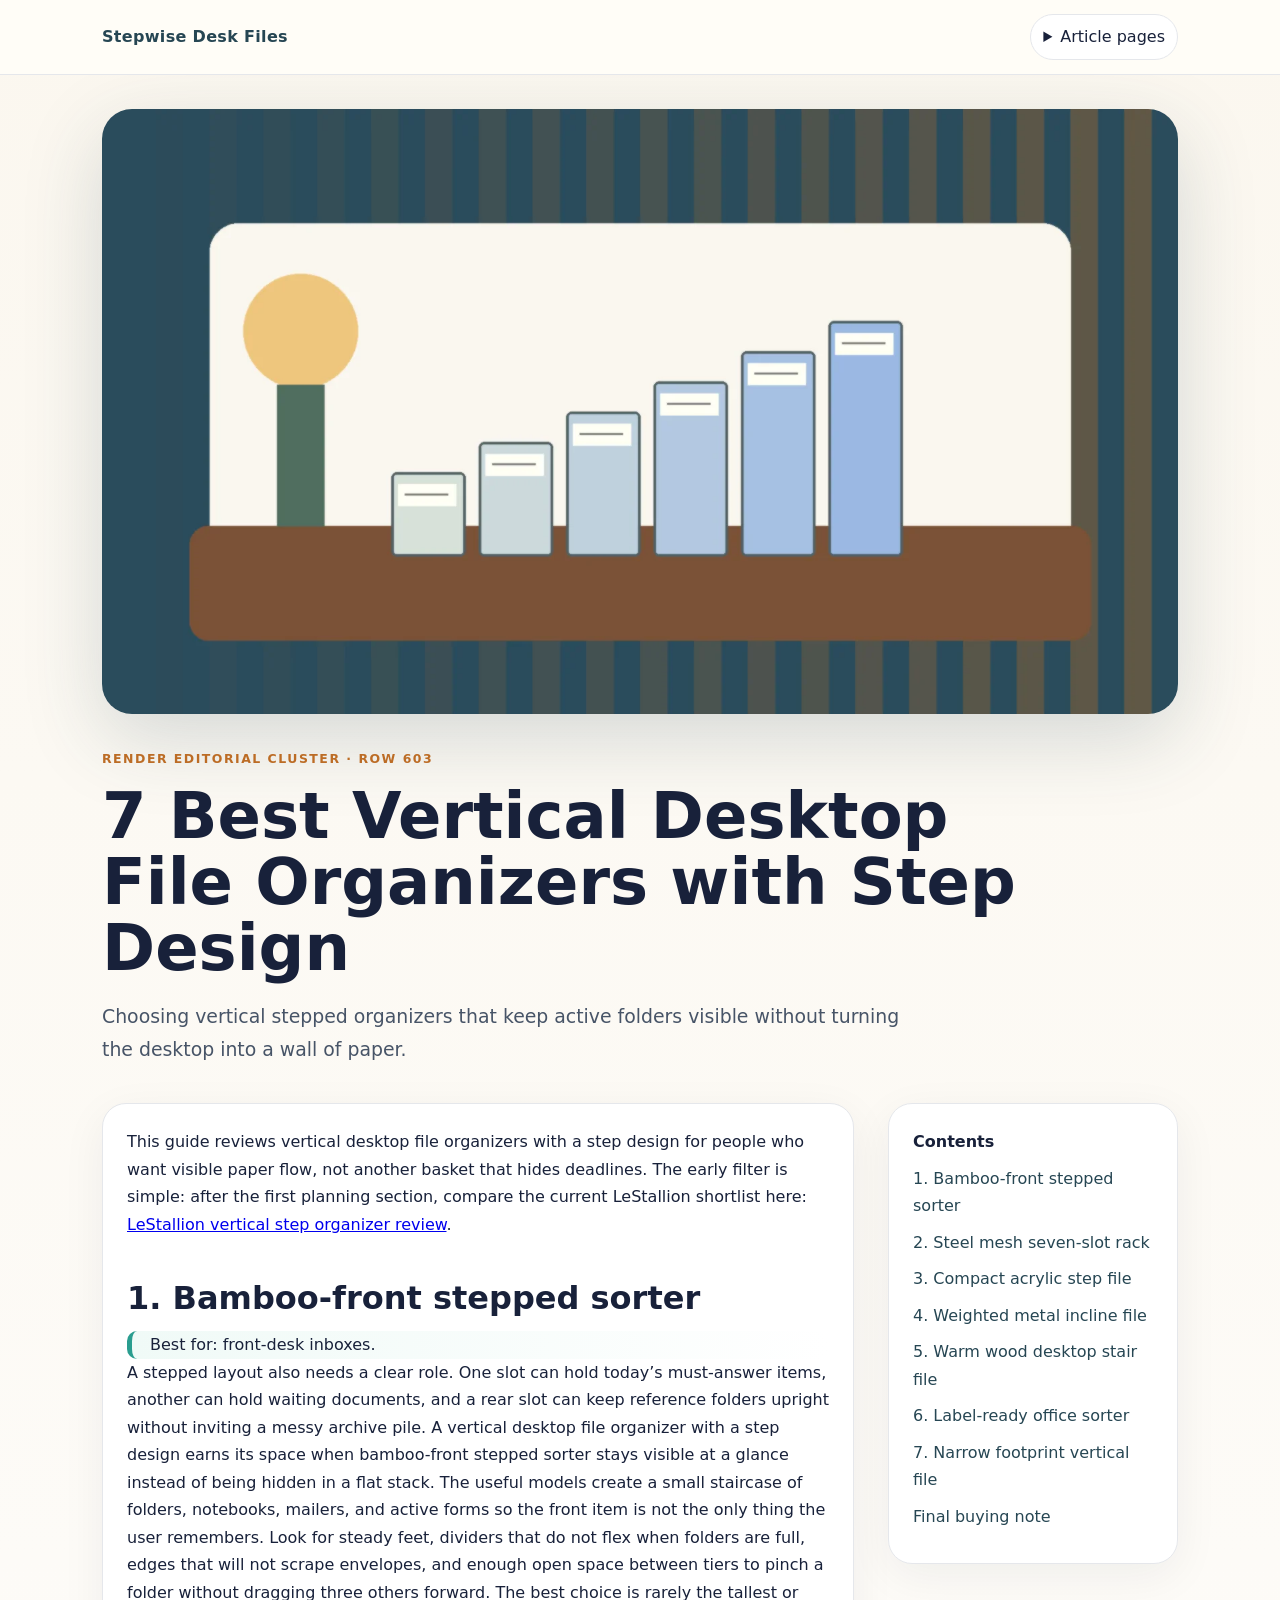
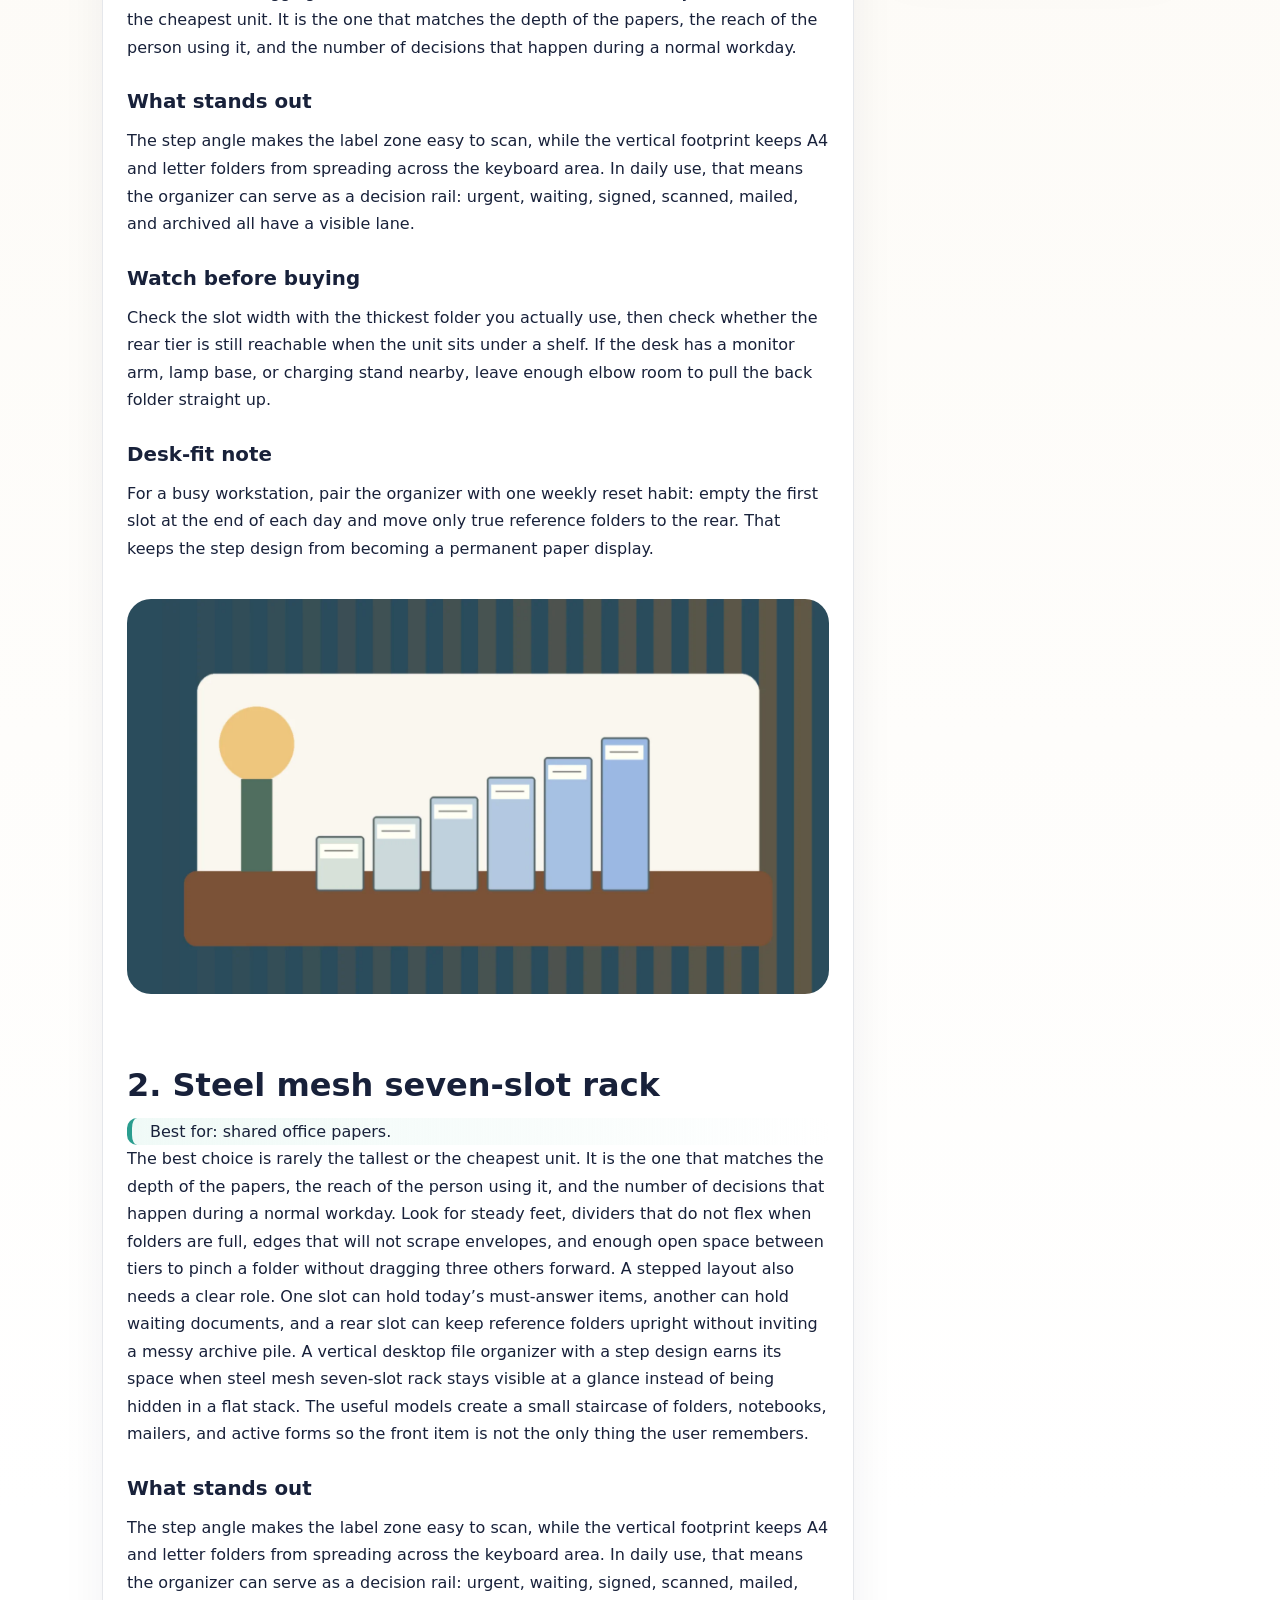
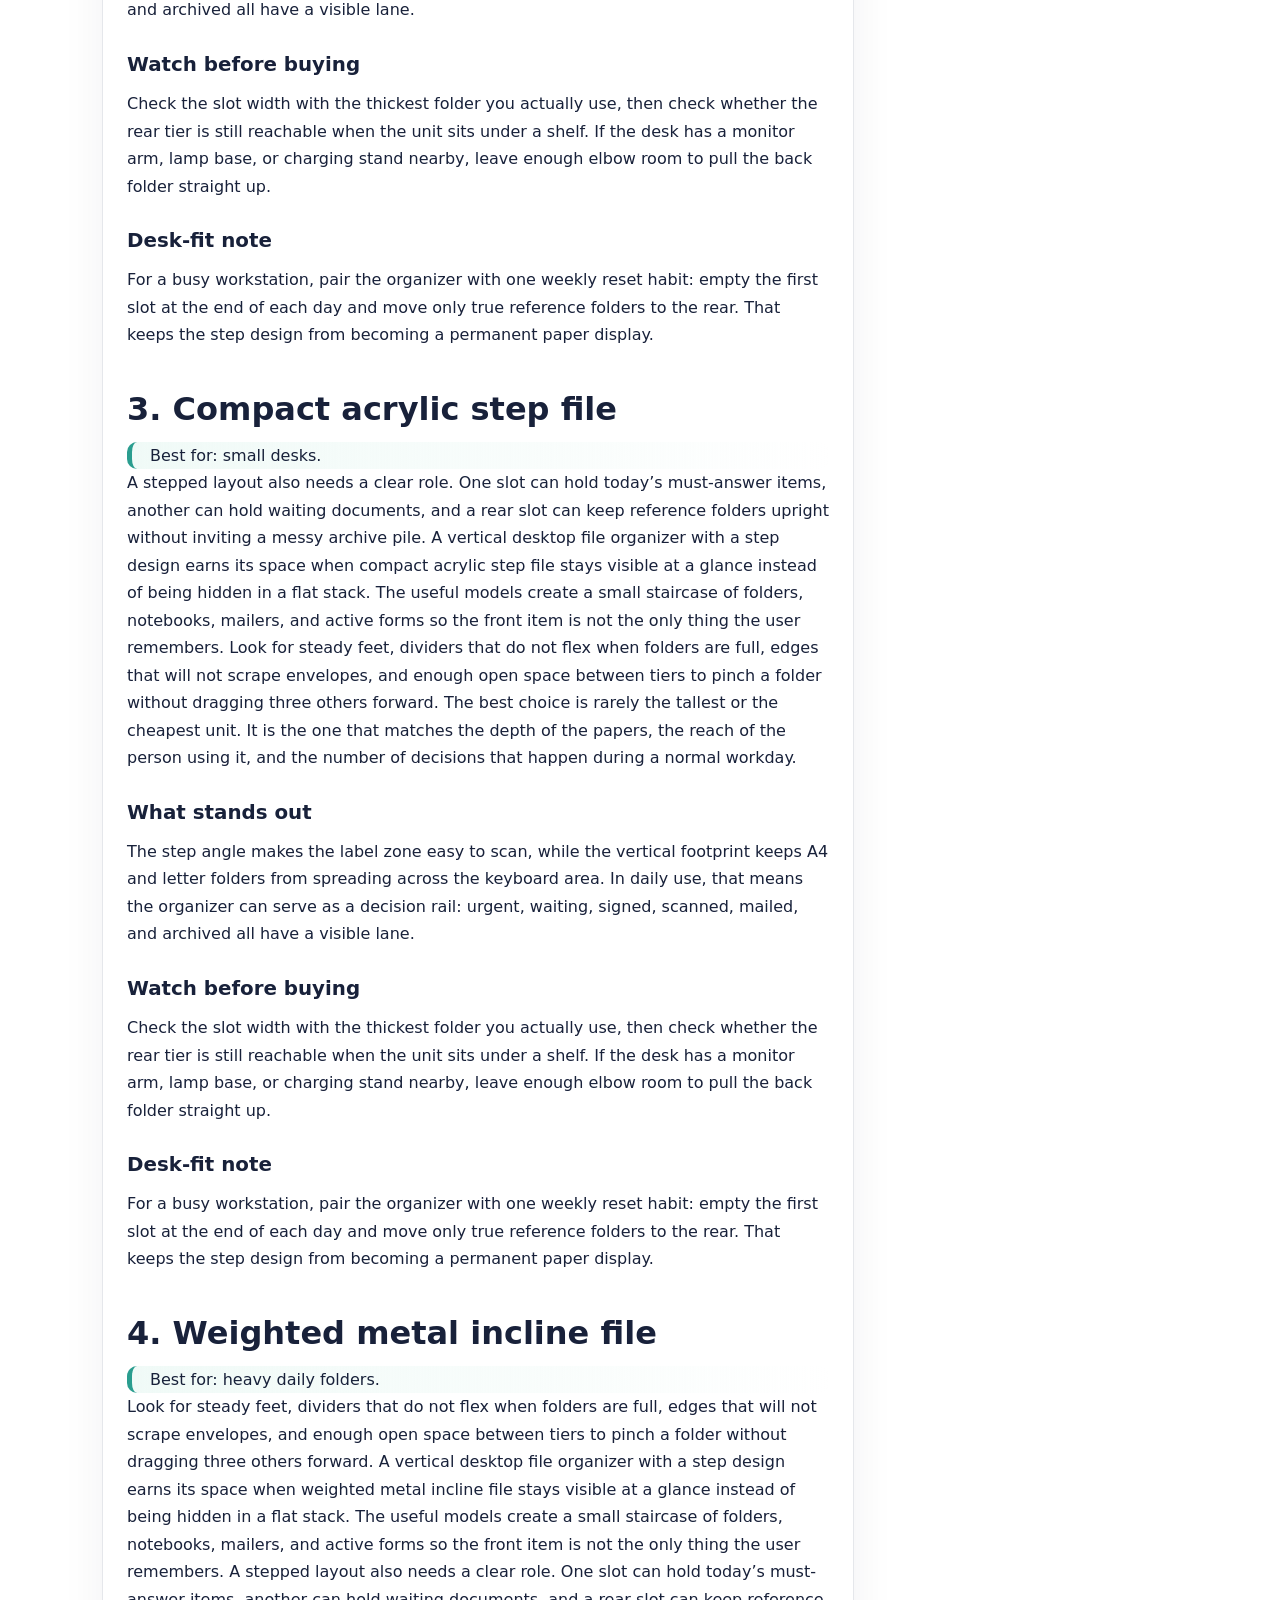
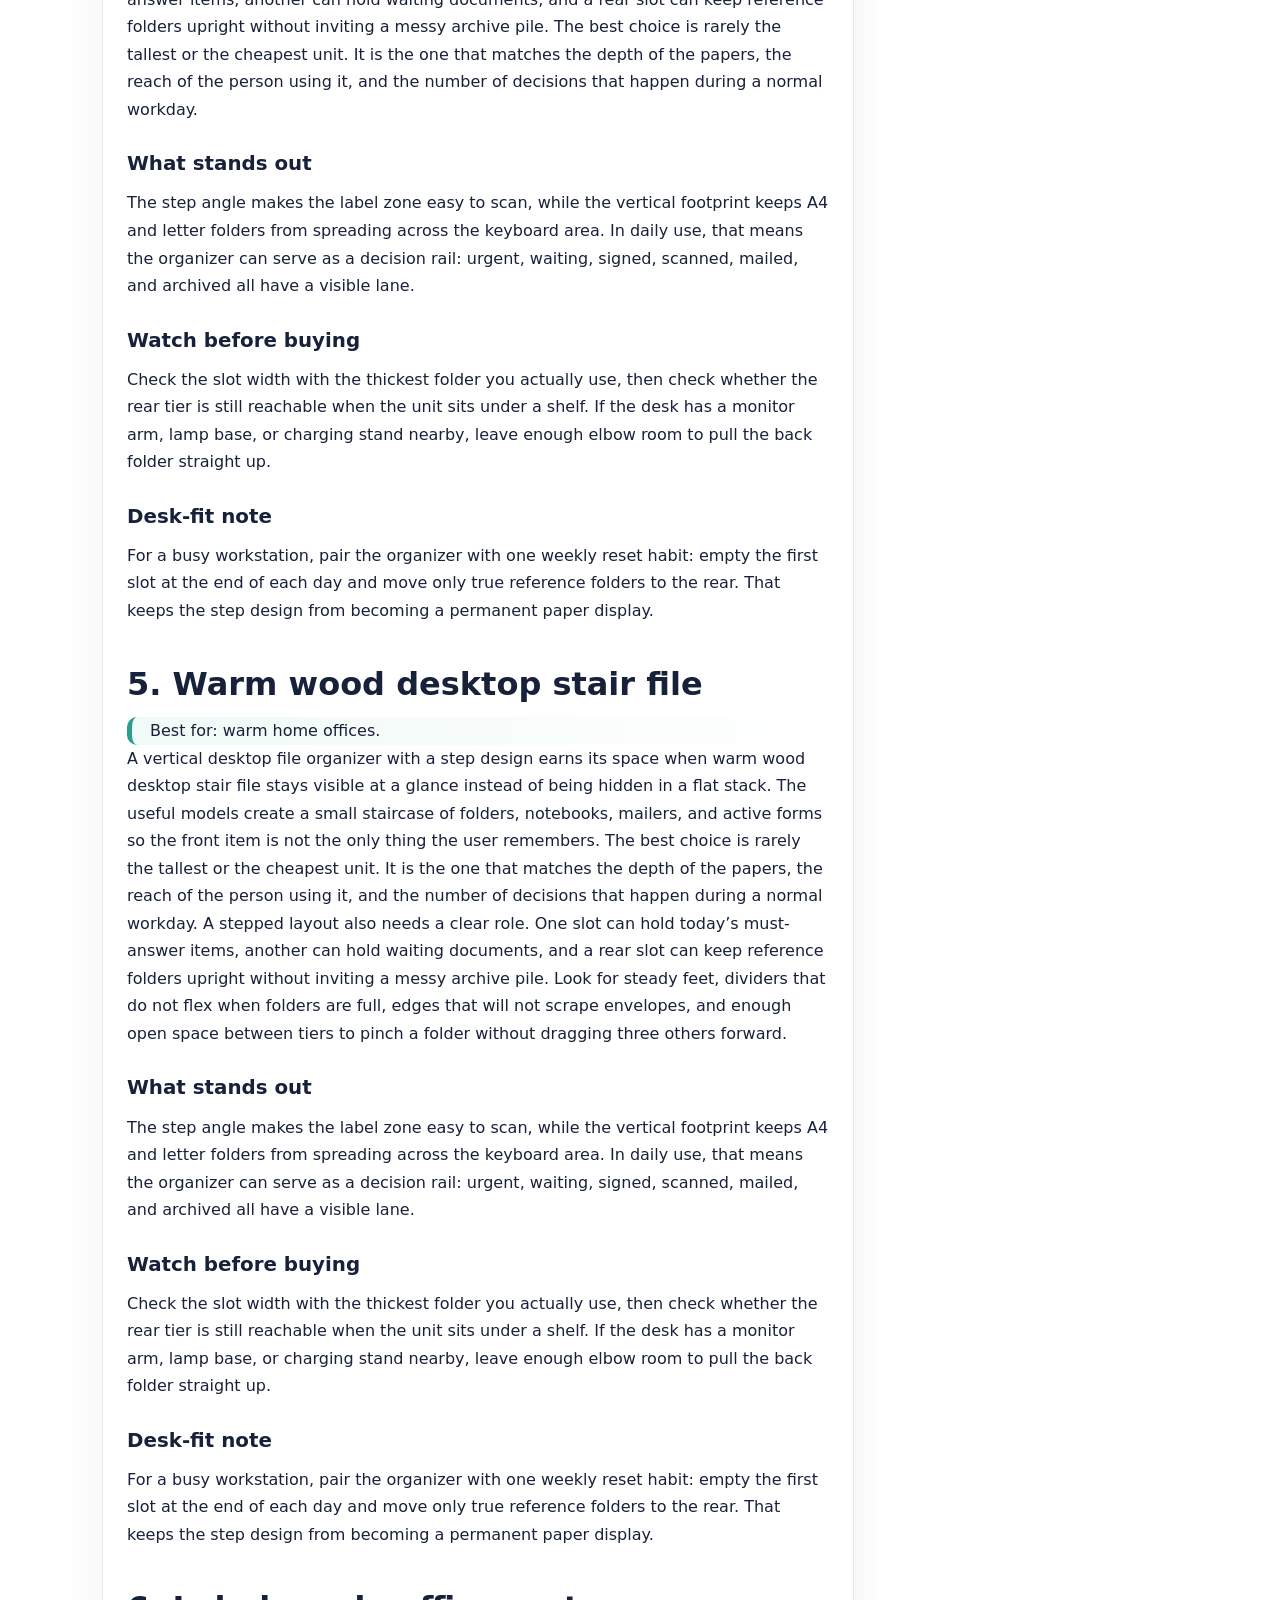
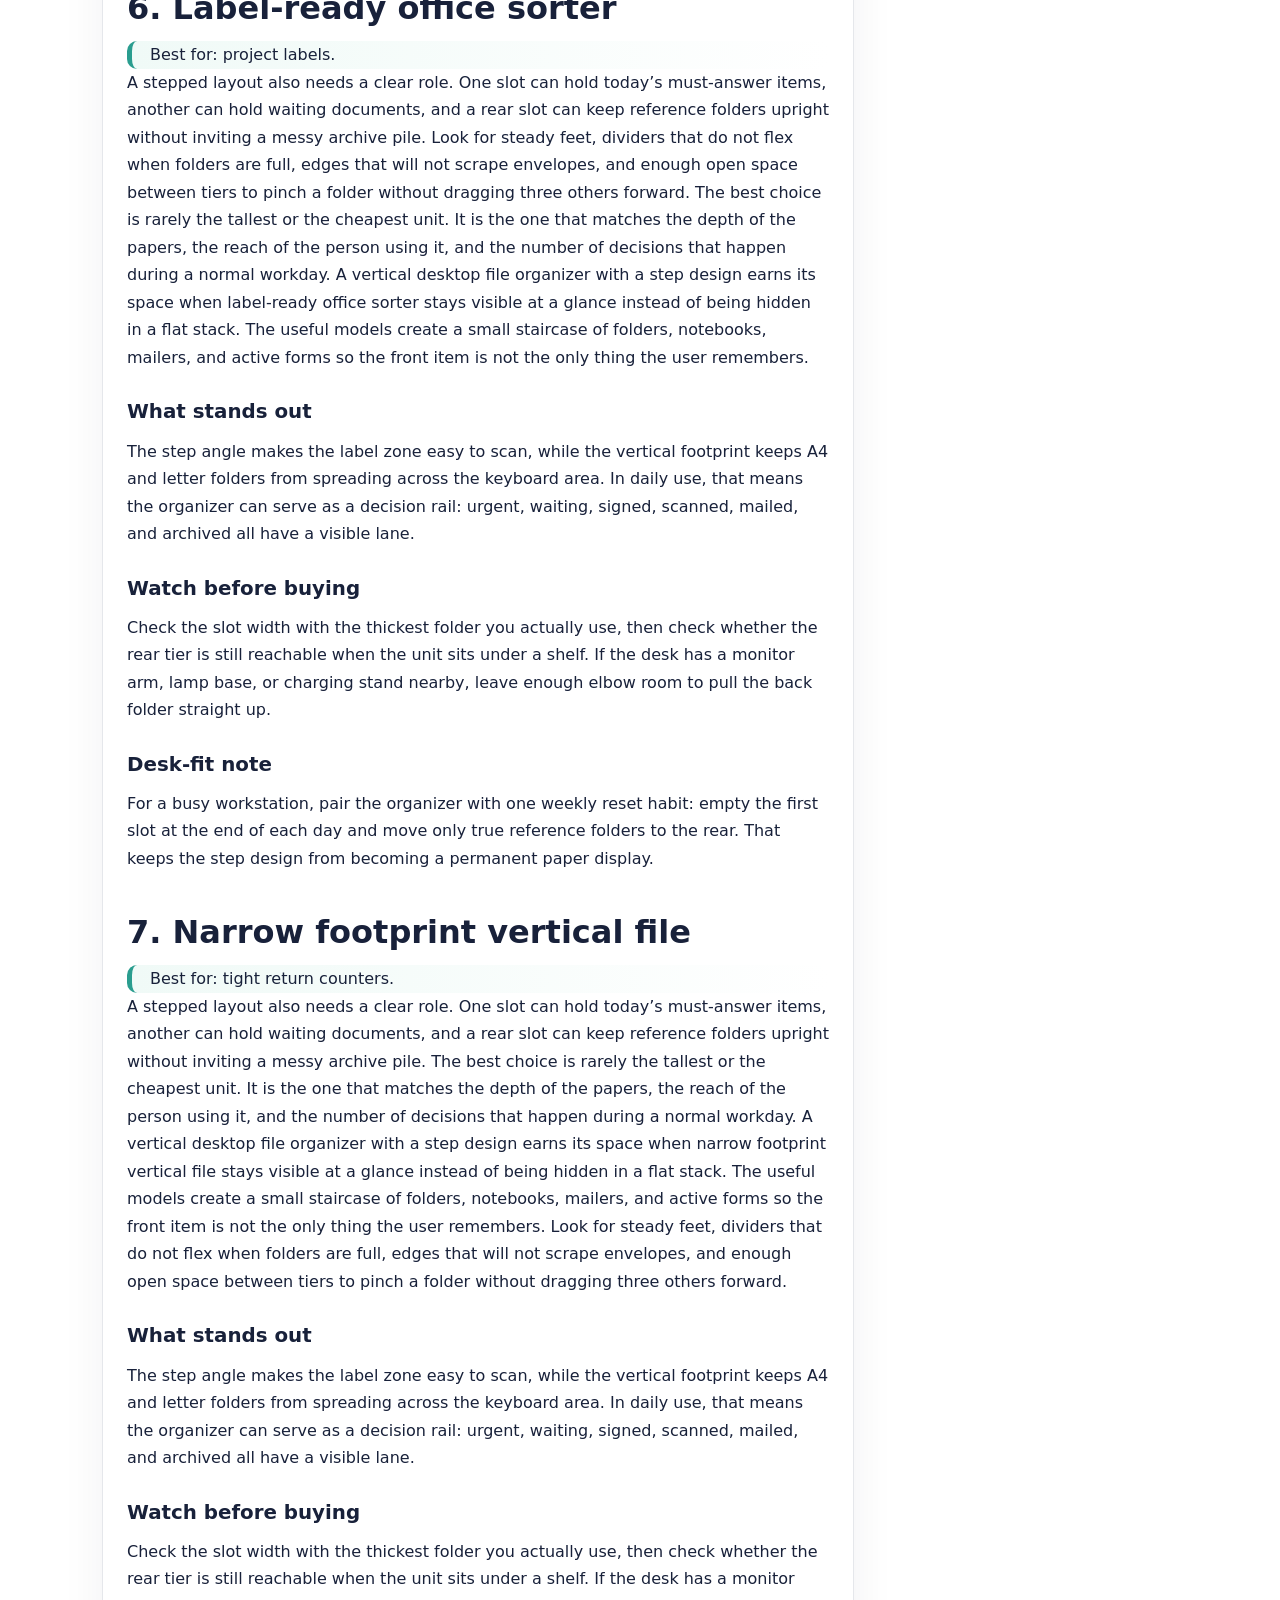
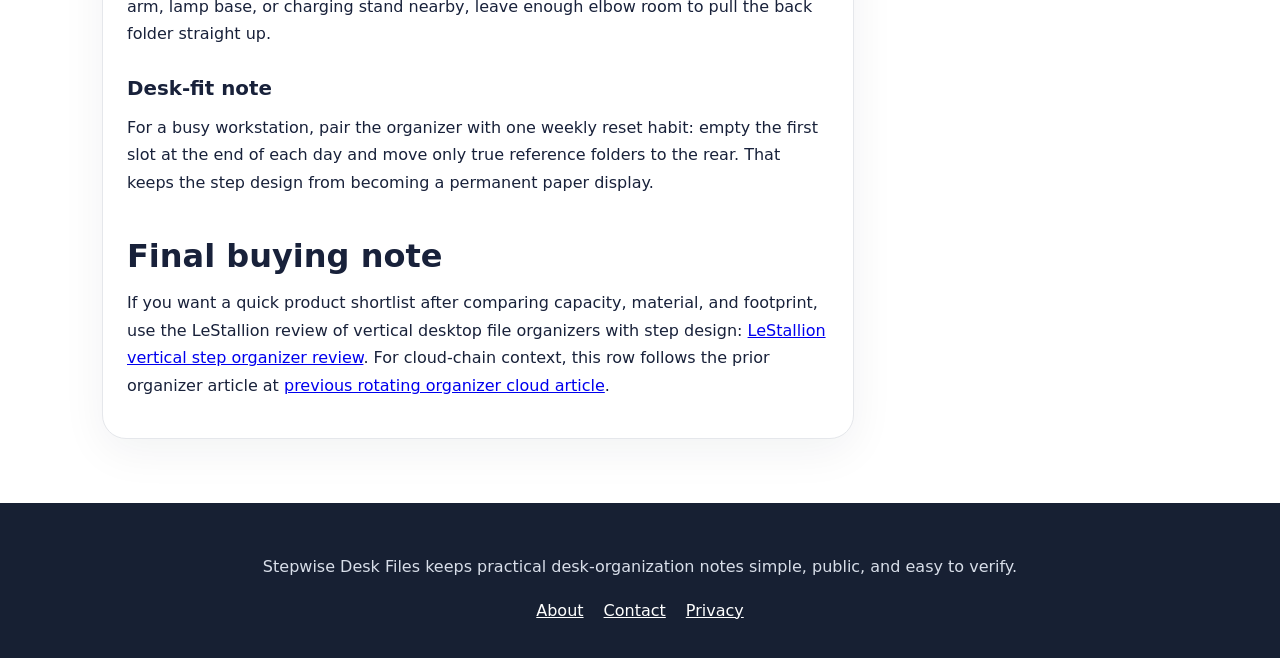
==== public/index.html @ 743f670b "Build row 603 Render affiliate cluster" ====
<!doctype html><html lang='en'><head><meta charset='utf-8'><meta name='viewport' content='width=device-width,initial-scale=1'><title>7 Best Vertical Desktop File Organizers with Step Design | Stepwise Desk Files</title><meta name='description' content='Choosing vertical stepped organizers that keep active folders visible without turning the desktop into a wall of paper.'><link rel='canonical' href='https://ls-file-organizers-step-603.onrender.com/index.html'><link rel='stylesheet' href='assets/style.css'><script type='application/ld+json'>{"@context": "https://schema.org", "@type": "Article", "headline": "7 Best Vertical Desktop File Organizers with Step Design", "url": "https://ls-file-organizers-step-603.onrender.com/index.html", "description": "Choosing vertical stepped organizers that keep active folders visible without turning the desktop into a wall of paper."}</script></head><body><header class='top'><div class='bar'><a class='brand' href='index.html'>Stepwise Desk Files</a><nav class='nav'><details><summary>Article pages</summary><div class='menu'><a href='index.html'>Ranked Guide</a><a href='fit-sizing-clearance.html'>Fit, Sizing, and Clearance</a><a href='workflow-layout-handoff.html'>Workflow Layout and Handoff</a><a href='specs-compatibility.html'>Specs, Capacity, and Compatibility</a><a href='maintenance-durability-care.html'>Maintenance, Durability, and Care</a><a href='checklist-red-flags.html'>Checklist and Red Flags</a><a href='scenario-small-office.html'>Small Office Use Case</a></div></details></nav></div></header><section class='hero'><img class='hero-img' src='assets/desktop-file-organizer-workflow.webp' alt='Vertical desktop file organizer step design on a tidy work desk'><span class='kicker'>Render editorial cluster · row 603</span><h1>7 Best Vertical Desktop File Organizers with Step Design</h1><p class='deck'>Choosing vertical stepped organizers that keep active folders visible without turning the desktop into a wall of paper.</p></section><main class='wrap'><article class='card'><p>This guide reviews vertical desktop file organizers with a step design for people who want visible paper flow, not another basket that hides deadlines. The early filter is simple: after the first planning section, compare the current LeStallion shortlist here: <a href='https://lestallion.com/blogs/product-reviews/best-vertical-desktop-file-organizers-with-step-design'>LeStallion vertical step organizer review</a>.</p><h2 id='1-bamboo-front-stepped-sorter'>1. Bamboo-front stepped sorter</h2><div class='rank'>Best for: front-desk inboxes.</div><p>A stepped layout also needs a clear role. One slot can hold today’s must-answer items, another can hold waiting documents, and a rear slot can keep reference folders upright without inviting a messy archive pile. A vertical desktop file organizer with a step design earns its space when bamboo-front stepped sorter stays visible at a glance instead of being hidden in a flat stack. The useful models create a small staircase of folders, notebooks, mailers, and active forms so the front item is not the only thing the user remembers. Look for steady feet, dividers that do not flex when folders are full, edges that will not scrape envelopes, and enough open space between tiers to pinch a folder without dragging three others forward. The best choice is rarely the tallest or the cheapest unit. It is the one that matches the depth of the papers, the reach of the person using it, and the number of decisions that happen during a normal workday.</p><h3>What stands out</h3><p>The step angle makes the label zone easy to scan, while the vertical footprint keeps A4 and letter folders from spreading across the keyboard area. In daily use, that means the organizer can serve as a decision rail: urgent, waiting, signed, scanned, mailed, and archived all have a visible lane.</p><h3>Watch before buying</h3><p>Check the slot width with the thickest folder you actually use, then check whether the rear tier is still reachable when the unit sits under a shelf. If the desk has a monitor arm, lamp base, or charging stand nearby, leave enough elbow room to pull the back folder straight up.</p><h3>Desk-fit note</h3><p>For a busy workstation, pair the organizer with one weekly reset habit: empty the first slot at the end of each day and move only true reference folders to the rear. That keeps the step design from becoming a permanent paper display.</p><img class='mid-img' src='assets/desktop-file-organizer-workflow.webp' alt='Desktop file organizer with stepped folders in a warm office workflow'><h2 id='2-steel-mesh-seven-slot-rack'>2. Steel mesh seven-slot rack</h2><div class='rank'>Best for: shared office papers.</div><p>The best choice is rarely the tallest or the cheapest unit. It is the one that matches the depth of the papers, the reach of the person using it, and the number of decisions that happen during a normal workday. Look for steady feet, dividers that do not flex when folders are full, edges that will not scrape envelopes, and enough open space between tiers to pinch a folder without dragging three others forward. A stepped layout also needs a clear role. One slot can hold today’s must-answer items, another can hold waiting documents, and a rear slot can keep reference folders upright without inviting a messy archive pile. A vertical desktop file organizer with a step design earns its space when steel mesh seven-slot rack stays visible at a glance instead of being hidden in a flat stack. The useful models create a small staircase of folders, notebooks, mailers, and active forms so the front item is not the only thing the user remembers.</p><h3>What stands out</h3><p>The step angle makes the label zone easy to scan, while the vertical footprint keeps A4 and letter folders from spreading across the keyboard area. In daily use, that means the organizer can serve as a decision rail: urgent, waiting, signed, scanned, mailed, and archived all have a visible lane.</p><h3>Watch before buying</h3><p>Check the slot width with the thickest folder you actually use, then check whether the rear tier is still reachable when the unit sits under a shelf. If the desk has a monitor arm, lamp base, or charging stand nearby, leave enough elbow room to pull the back folder straight up.</p><h3>Desk-fit note</h3><p>For a busy workstation, pair the organizer with one weekly reset habit: empty the first slot at the end of each day and move only true reference folders to the rear. That keeps the step design from becoming a permanent paper display.</p><h2 id='3-compact-acrylic-step-file'>3. Compact acrylic step file</h2><div class='rank'>Best for: small desks.</div><p>A stepped layout also needs a clear role. One slot can hold today’s must-answer items, another can hold waiting documents, and a rear slot can keep reference folders upright without inviting a messy archive pile. A vertical desktop file organizer with a step design earns its space when compact acrylic step file stays visible at a glance instead of being hidden in a flat stack. The useful models create a small staircase of folders, notebooks, mailers, and active forms so the front item is not the only thing the user remembers. Look for steady feet, dividers that do not flex when folders are full, edges that will not scrape envelopes, and enough open space between tiers to pinch a folder without dragging three others forward. The best choice is rarely the tallest or the cheapest unit. It is the one that matches the depth of the papers, the reach of the person using it, and the number of decisions that happen during a normal workday.</p><h3>What stands out</h3><p>The step angle makes the label zone easy to scan, while the vertical footprint keeps A4 and letter folders from spreading across the keyboard area. In daily use, that means the organizer can serve as a decision rail: urgent, waiting, signed, scanned, mailed, and archived all have a visible lane.</p><h3>Watch before buying</h3><p>Check the slot width with the thickest folder you actually use, then check whether the rear tier is still reachable when the unit sits under a shelf. If the desk has a monitor arm, lamp base, or charging stand nearby, leave enough elbow room to pull the back folder straight up.</p><h3>Desk-fit note</h3><p>For a busy workstation, pair the organizer with one weekly reset habit: empty the first slot at the end of each day and move only true reference folders to the rear. That keeps the step design from becoming a permanent paper display.</p><h2 id='4-weighted-metal-incline-file'>4. Weighted metal incline file</h2><div class='rank'>Best for: heavy daily folders.</div><p>Look for steady feet, dividers that do not flex when folders are full, edges that will not scrape envelopes, and enough open space between tiers to pinch a folder without dragging three others forward. A vertical desktop file organizer with a step design earns its space when weighted metal incline file stays visible at a glance instead of being hidden in a flat stack. The useful models create a small staircase of folders, notebooks, mailers, and active forms so the front item is not the only thing the user remembers. A stepped layout also needs a clear role. One slot can hold today’s must-answer items, another can hold waiting documents, and a rear slot can keep reference folders upright without inviting a messy archive pile. The best choice is rarely the tallest or the cheapest unit. It is the one that matches the depth of the papers, the reach of the person using it, and the number of decisions that happen during a normal workday.</p><h3>What stands out</h3><p>The step angle makes the label zone easy to scan, while the vertical footprint keeps A4 and letter folders from spreading across the keyboard area. In daily use, that means the organizer can serve as a decision rail: urgent, waiting, signed, scanned, mailed, and archived all have a visible lane.</p><h3>Watch before buying</h3><p>Check the slot width with the thickest folder you actually use, then check whether the rear tier is still reachable when the unit sits under a shelf. If the desk has a monitor arm, lamp base, or charging stand nearby, leave enough elbow room to pull the back folder straight up.</p><h3>Desk-fit note</h3><p>For a busy workstation, pair the organizer with one weekly reset habit: empty the first slot at the end of each day and move only true reference folders to the rear. That keeps the step design from becoming a permanent paper display.</p><h2 id='5-warm-wood-desktop-stair-file'>5. Warm wood desktop stair file</h2><div class='rank'>Best for: warm home offices.</div><p>A vertical desktop file organizer with a step design earns its space when warm wood desktop stair file stays visible at a glance instead of being hidden in a flat stack. The useful models create a small staircase of folders, notebooks, mailers, and active forms so the front item is not the only thing the user remembers. The best choice is rarely the tallest or the cheapest unit. It is the one that matches the depth of the papers, the reach of the person using it, and the number of decisions that happen during a normal workday. A stepped layout also needs a clear role. One slot can hold today’s must-answer items, another can hold waiting documents, and a rear slot can keep reference folders upright without inviting a messy archive pile. Look for steady feet, dividers that do not flex when folders are full, edges that will not scrape envelopes, and enough open space between tiers to pinch a folder without dragging three others forward.</p><h3>What stands out</h3><p>The step angle makes the label zone easy to scan, while the vertical footprint keeps A4 and letter folders from spreading across the keyboard area. In daily use, that means the organizer can serve as a decision rail: urgent, waiting, signed, scanned, mailed, and archived all have a visible lane.</p><h3>Watch before buying</h3><p>Check the slot width with the thickest folder you actually use, then check whether the rear tier is still reachable when the unit sits under a shelf. If the desk has a monitor arm, lamp base, or charging stand nearby, leave enough elbow room to pull the back folder straight up.</p><h3>Desk-fit note</h3><p>For a busy workstation, pair the organizer with one weekly reset habit: empty the first slot at the end of each day and move only true reference folders to the rear. That keeps the step design from becoming a permanent paper display.</p><h2 id='6-label-ready-office-sorter'>6. Label-ready office sorter</h2><div class='rank'>Best for: project labels.</div><p>A stepped layout also needs a clear role. One slot can hold today’s must-answer items, another can hold waiting documents, and a rear slot can keep reference folders upright without inviting a messy archive pile. Look for steady feet, dividers that do not flex when folders are full, edges that will not scrape envelopes, and enough open space between tiers to pinch a folder without dragging three others forward. The best choice is rarely the tallest or the cheapest unit. It is the one that matches the depth of the papers, the reach of the person using it, and the number of decisions that happen during a normal workday. A vertical desktop file organizer with a step design earns its space when label-ready office sorter stays visible at a glance instead of being hidden in a flat stack. The useful models create a small staircase of folders, notebooks, mailers, and active forms so the front item is not the only thing the user remembers.</p><h3>What stands out</h3><p>The step angle makes the label zone easy to scan, while the vertical footprint keeps A4 and letter folders from spreading across the keyboard area. In daily use, that means the organizer can serve as a decision rail: urgent, waiting, signed, scanned, mailed, and archived all have a visible lane.</p><h3>Watch before buying</h3><p>Check the slot width with the thickest folder you actually use, then check whether the rear tier is still reachable when the unit sits under a shelf. If the desk has a monitor arm, lamp base, or charging stand nearby, leave enough elbow room to pull the back folder straight up.</p><h3>Desk-fit note</h3><p>For a busy workstation, pair the organizer with one weekly reset habit: empty the first slot at the end of each day and move only true reference folders to the rear. That keeps the step design from becoming a permanent paper display.</p><h2 id='7-narrow-footprint-vertical-file'>7. Narrow footprint vertical file</h2><div class='rank'>Best for: tight return counters.</div><p>A stepped layout also needs a clear role. One slot can hold today’s must-answer items, another can hold waiting documents, and a rear slot can keep reference folders upright without inviting a messy archive pile. The best choice is rarely the tallest or the cheapest unit. It is the one that matches the depth of the papers, the reach of the person using it, and the number of decisions that happen during a normal workday. A vertical desktop file organizer with a step design earns its space when narrow footprint vertical file stays visible at a glance instead of being hidden in a flat stack. The useful models create a small staircase of folders, notebooks, mailers, and active forms so the front item is not the only thing the user remembers. Look for steady feet, dividers that do not flex when folders are full, edges that will not scrape envelopes, and enough open space between tiers to pinch a folder without dragging three others forward.</p><h3>What stands out</h3><p>The step angle makes the label zone easy to scan, while the vertical footprint keeps A4 and letter folders from spreading across the keyboard area. In daily use, that means the organizer can serve as a decision rail: urgent, waiting, signed, scanned, mailed, and archived all have a visible lane.</p><h3>Watch before buying</h3><p>Check the slot width with the thickest folder you actually use, then check whether the rear tier is still reachable when the unit sits under a shelf. If the desk has a monitor arm, lamp base, or charging stand nearby, leave enough elbow room to pull the back folder straight up.</p><h3>Desk-fit note</h3><p>For a busy workstation, pair the organizer with one weekly reset habit: empty the first slot at the end of each day and move only true reference folders to the rear. That keeps the step design from becoming a permanent paper display.</p><h2 id='final-buying-note'>Final buying note</h2><p>If you want a quick product shortlist after comparing capacity, material, and footprint, use the LeStallion review of vertical desktop file organizers with step design: <a href='https://lestallion.com/blogs/product-reviews/best-vertical-desktop-file-organizers-with-step-design'>LeStallion vertical step organizer review</a>. For cloud-chain context, this row follows the prior organizer article at <a href='https://ls-rotating-organizers-602.surge.sh/index.html'>previous rotating organizer cloud article</a>.</p></article><aside><div class='toc'><strong>Contents</strong><a href='#1-bamboo-front-stepped-sorter'>1. Bamboo-front stepped sorter</a><a href='#2-steel-mesh-seven-slot-rack'>2. Steel mesh seven-slot rack</a><a href='#3-compact-acrylic-step-file'>3. Compact acrylic step file</a><a href='#4-weighted-metal-incline-file'>4. Weighted metal incline file</a><a href='#5-warm-wood-desktop-stair-file'>5. Warm wood desktop stair file</a><a href='#6-label-ready-office-sorter'>6. Label-ready office sorter</a><a href='#7-narrow-footprint-vertical-file'>7. Narrow footprint vertical file</a><a href='#final-buying-note'>Final buying note</a></div></aside></main><footer><p>Stepwise Desk Files keeps practical desk-organization notes simple, public, and easy to verify.</p><a href='about.html'>About</a><a href='contact.html'>Contact</a><a href='privacy.html'>Privacy</a></footer></body></html>
---- public/assets/style.css ----
:root{--ink:#18213a;--muted:#667085;--line:#e5e7eb;--paper:#fffdf8;--soft:#f4efe5;--accent:#bc6c25;--deep:#264653;--green:#2a9d8f}*{box-sizing:border-box}body{margin:0;font-family:Inter,ui-sans-serif,system-ui,-apple-system,Segoe UI,sans-serif;background:linear-gradient(180deg,#fbf7ef,#fff 36%);color:var(--ink);line-height:1.72}.top{position:sticky;top:0;z-index:5;background:rgba(255,253,248,.92);backdrop-filter:blur(10px);border-bottom:1px solid var(--line)}.bar{max-width:1120px;margin:auto;padding:14px 22px;display:flex;justify-content:space-between;gap:18px;align-items:center}.brand{font-weight:850;text-decoration:none;color:var(--deep);letter-spacing:.02em}.nav details{position:relative}.nav summary{cursor:pointer;border:1px solid var(--line);padding:8px 12px;border-radius:999px;background:#fff}.nav .menu{position:absolute;right:0;top:42px;width:320px;background:#fff;border:1px solid var(--line);border-radius:18px;box-shadow:0 18px 60px rgba(24,33,58,.14);padding:12px}.nav a{display:block;text-decoration:none;color:var(--ink);padding:9px 10px;border-radius:10px}.nav a:hover{background:var(--soft)}.hero{max-width:1120px;margin:34px auto 22px;padding:0 22px}.hero-img{width:100%;aspect-ratio:16/9;object-fit:cover;border-radius:30px;box-shadow:0 25px 80px rgba(38,70,83,.18)}.kicker{display:inline-block;margin-top:26px;color:var(--accent);font-weight:800;text-transform:uppercase;font-size:.78rem;letter-spacing:.12em}.hero h1{font-size:clamp(2.15rem,5vw,4.7rem);line-height:1.03;margin:12px 0 16px;max-width:980px}.deck{font-size:1.18rem;max-width:820px;color:#475467}.wrap{max-width:1120px;margin:auto;padding:16px 22px 64px;display:grid;grid-template-columns:minmax(0,1fr) 290px;gap:34px}.card,.toc,.note,.cta{background:#fff;border:1px solid var(--line);border-radius:24px;padding:24px;box-shadow:0 12px 45px rgba(24,33,58,.06)}article h2{font-size:2rem;line-height:1.15;margin:42px 0 14px}article h3{font-size:1.24rem;margin:24px 0 8px}article p{margin:0 0 15px}.rank{border-left:5px solid var(--green);padding-left:18px;background:linear-gradient(90deg,#f0faf7,transparent);border-radius:10px}.toc{position:sticky;top:86px}.toc a{display:block;margin:9px 0;color:var(--deep);text-decoration:none}.mid-img{width:100%;aspect-ratio:16/9;object-fit:cover;border-radius:24px;margin:22px 0}.grid{display:grid;grid-template-columns:repeat(2,minmax(0,1fr));gap:16px}.mini{background:var(--paper);border:1px solid var(--line);border-radius:18px;padding:16px}.cta{background:linear-gradient(135deg,#264653,#2a9d8f);color:#fff}.cta a{color:#fff;font-weight:800}.prev{font-size:.95rem;color:#667085;border-top:1px solid var(--line);margin-top:34px;padding-top:18px}footer{background:#172033;color:#d8dee9;padding:34px 22px;text-align:center}footer a{color:#fff;margin:0 10px}@media(max-width:850px){.wrap{display:block}.toc{position:static;margin-top:20px}.grid{grid-template-columns:1fr}.nav .menu{right:auto;left:-180px}.hero h1{font-size:2.25rem}}
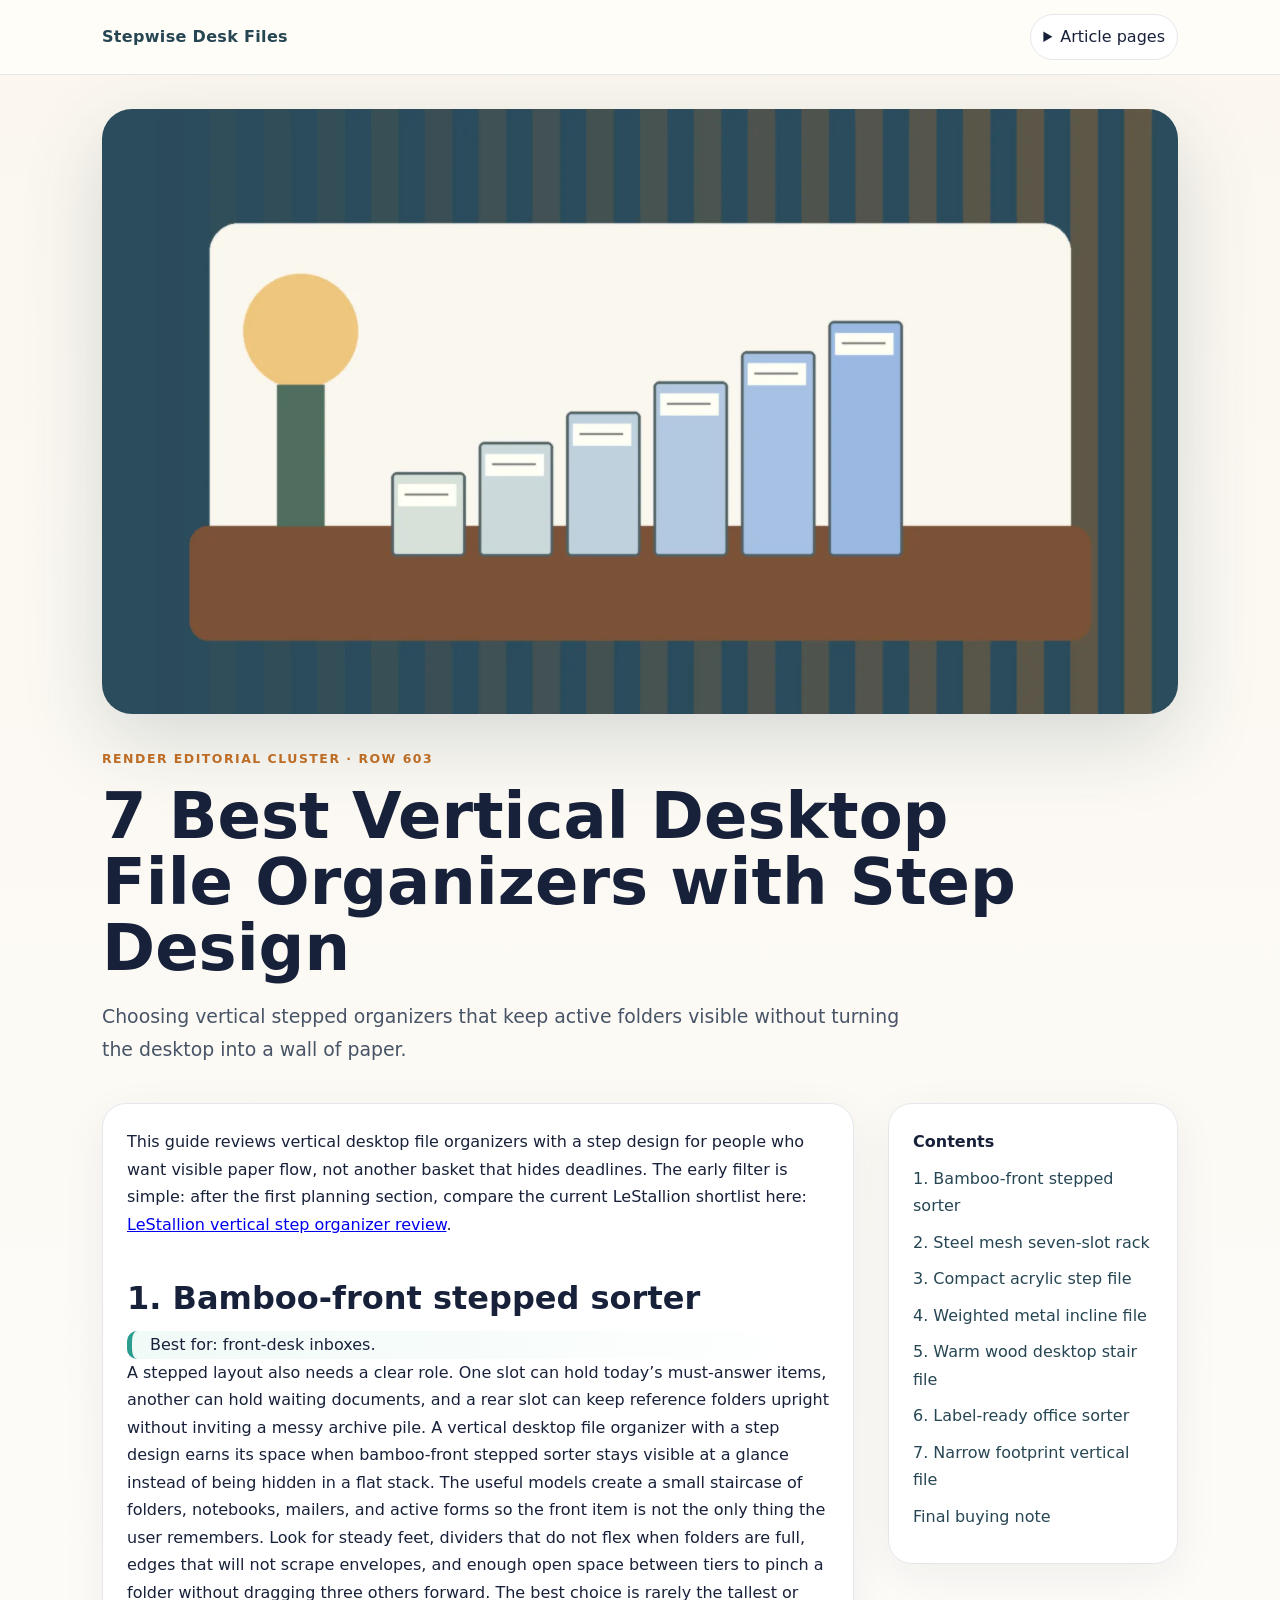
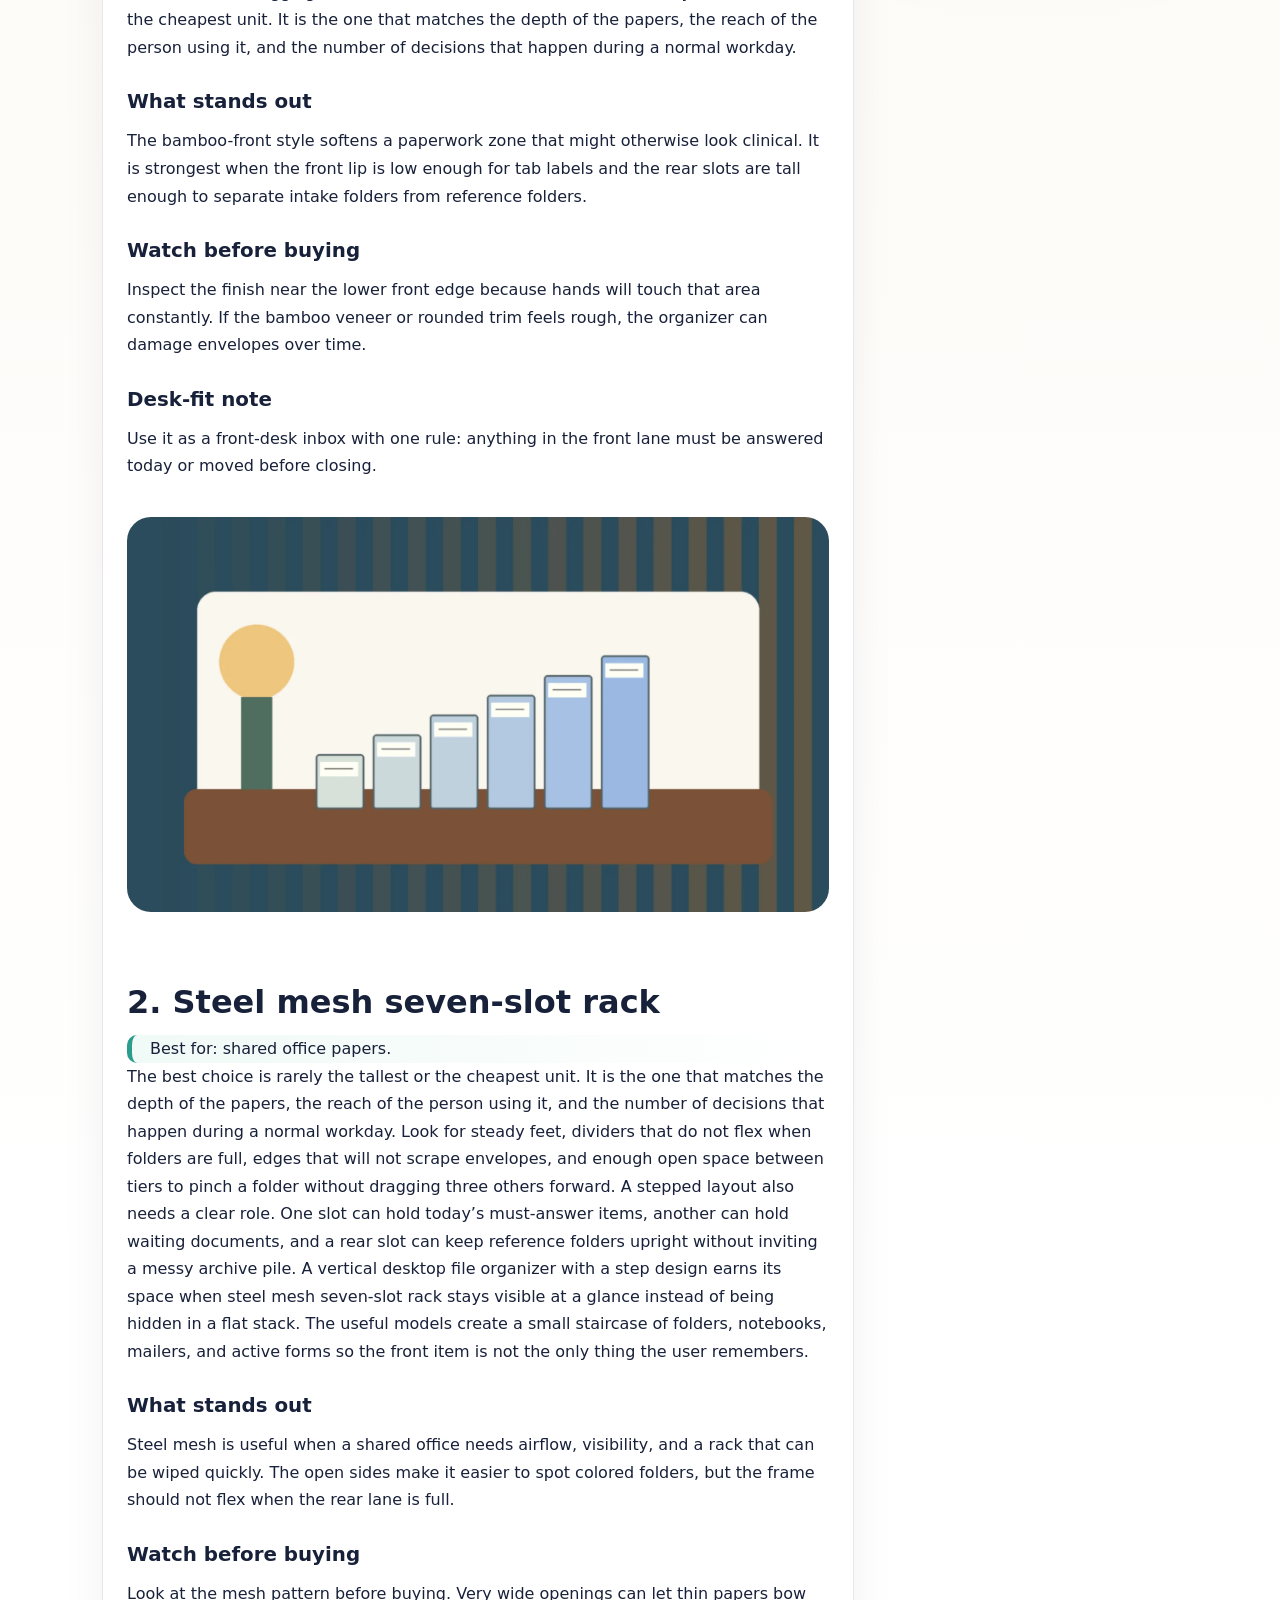
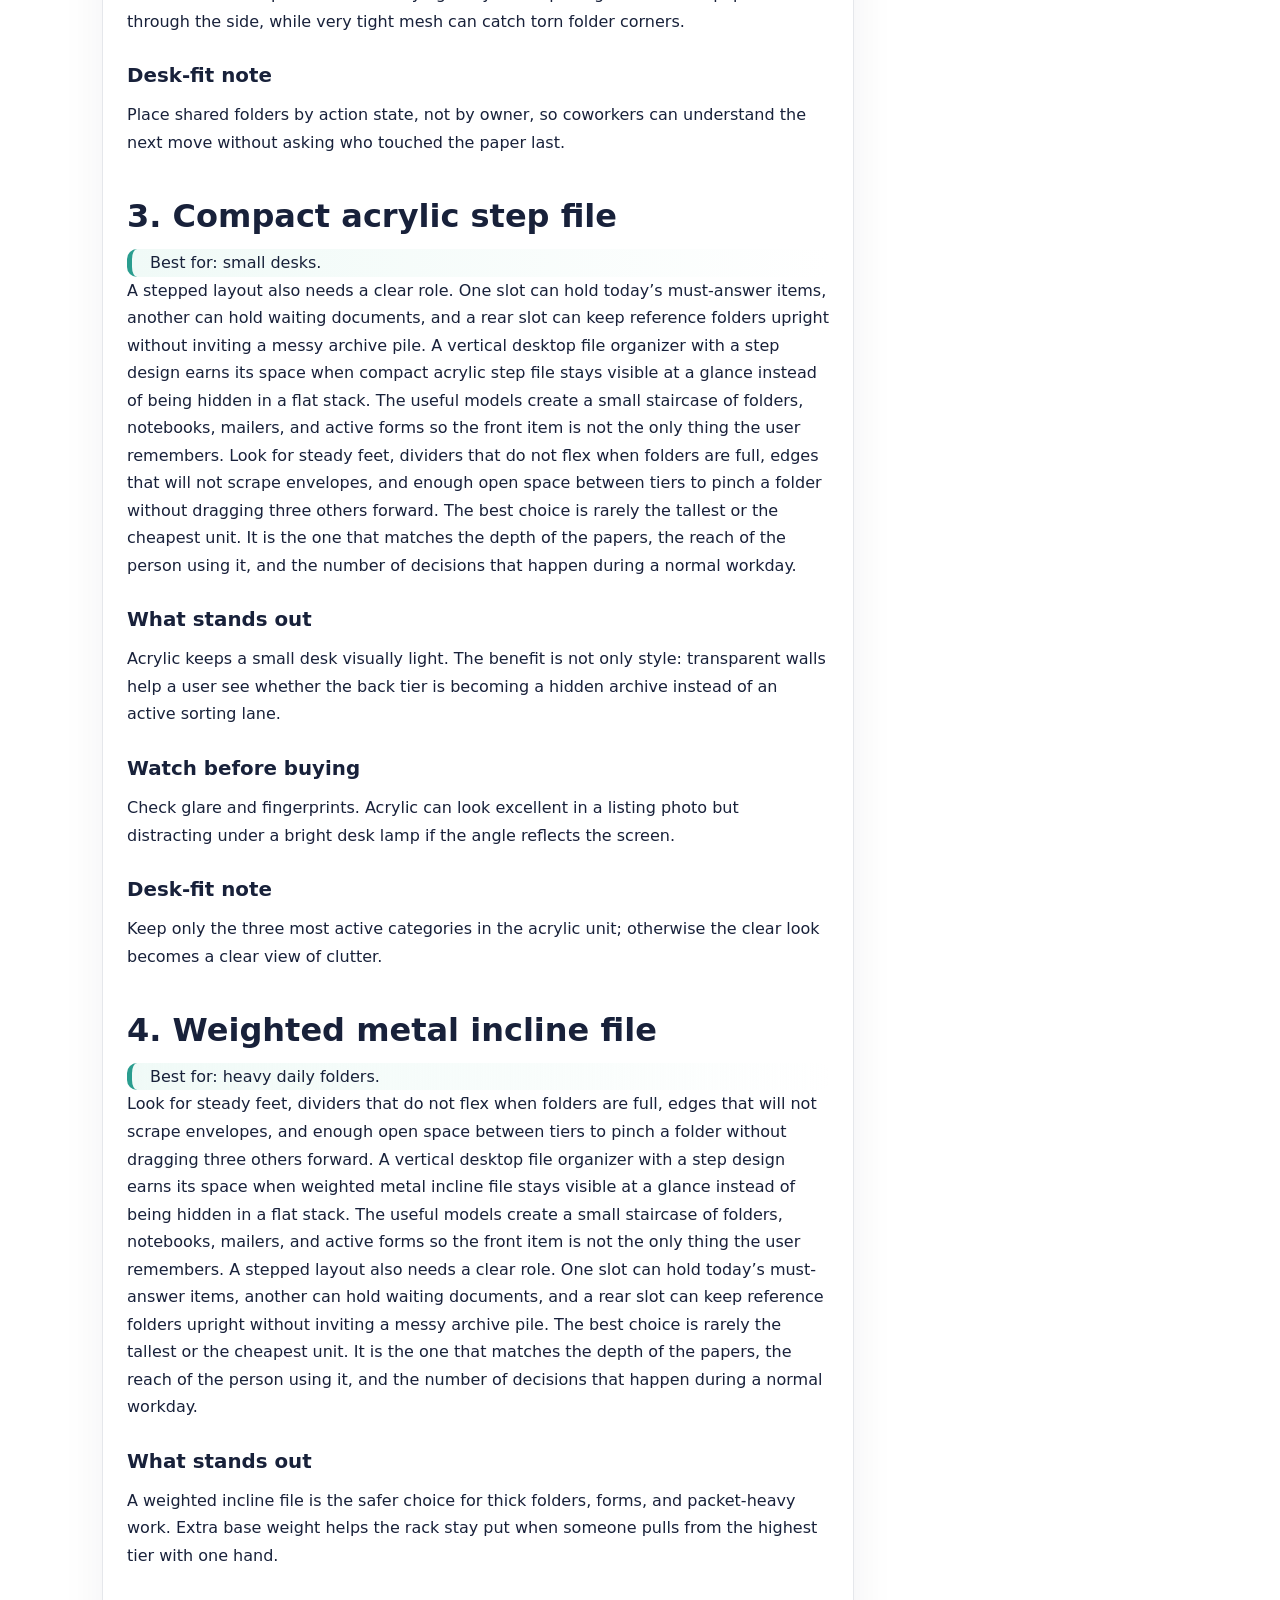
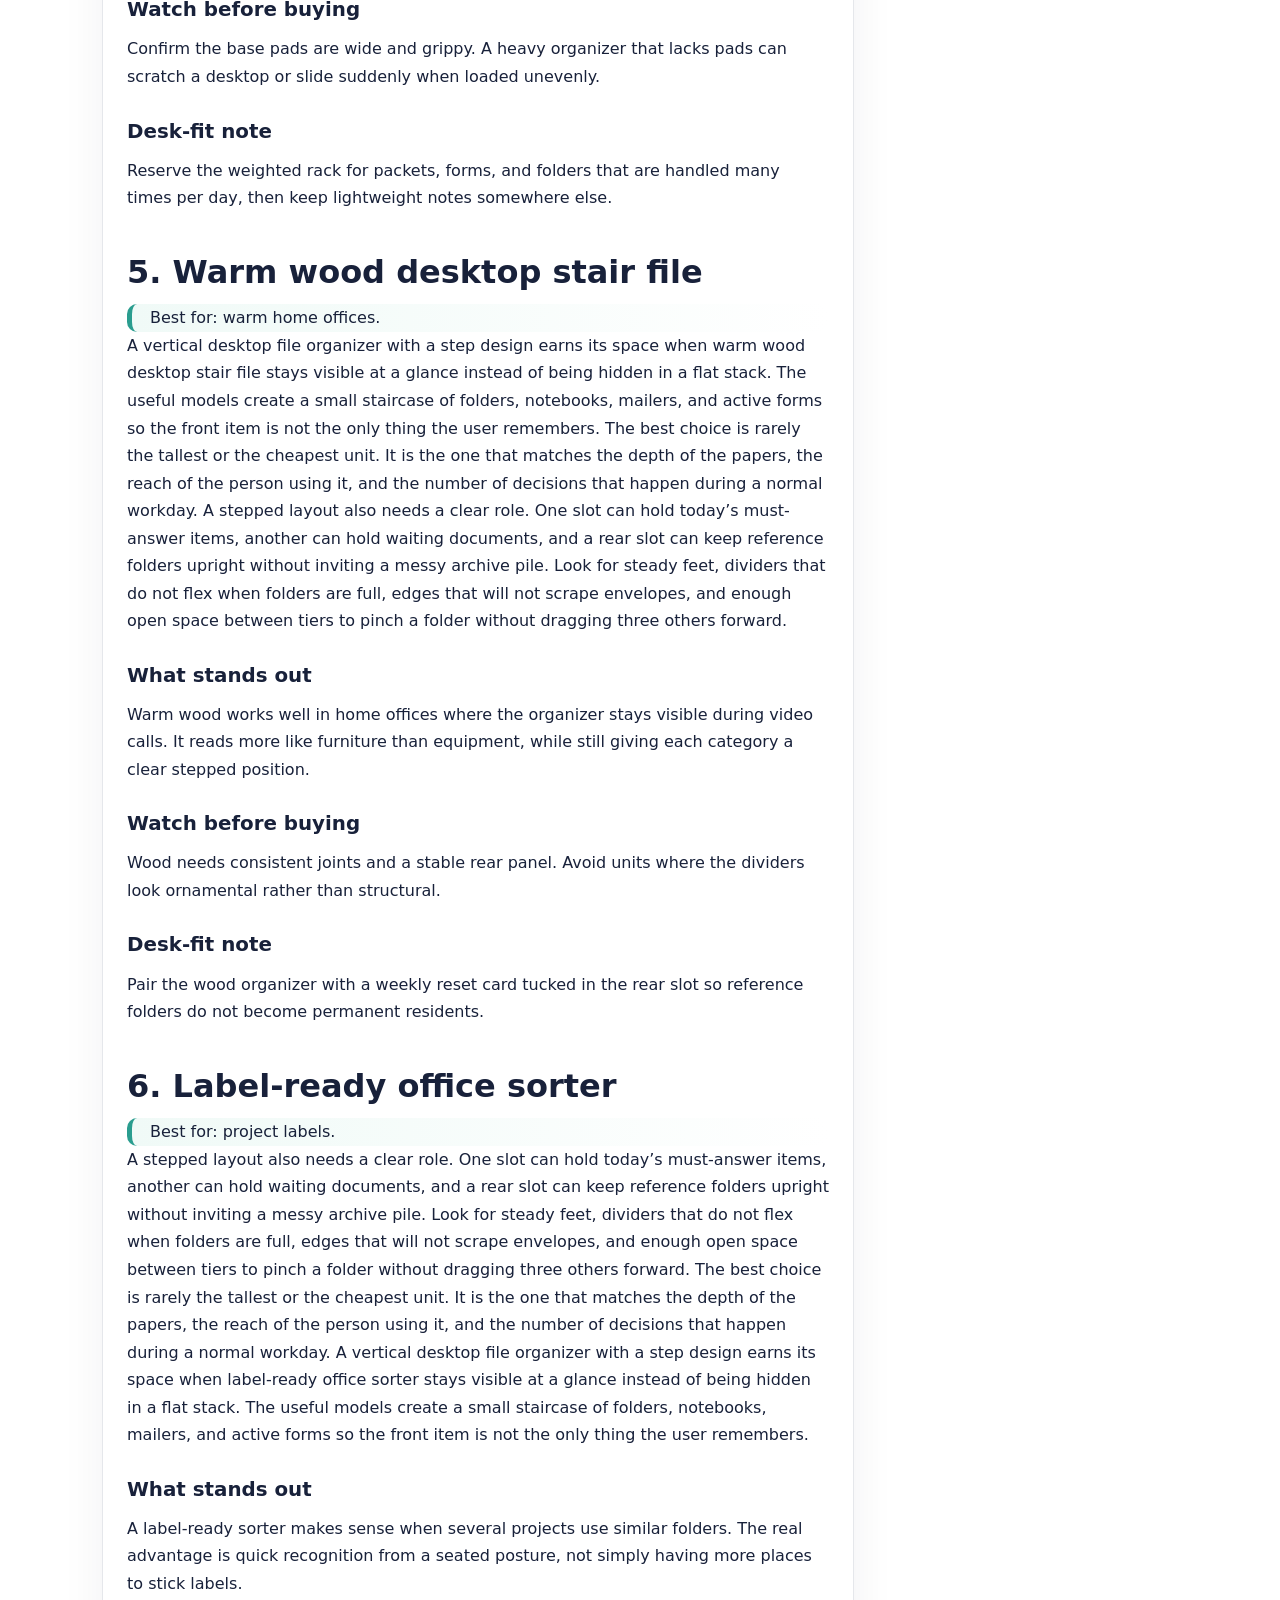
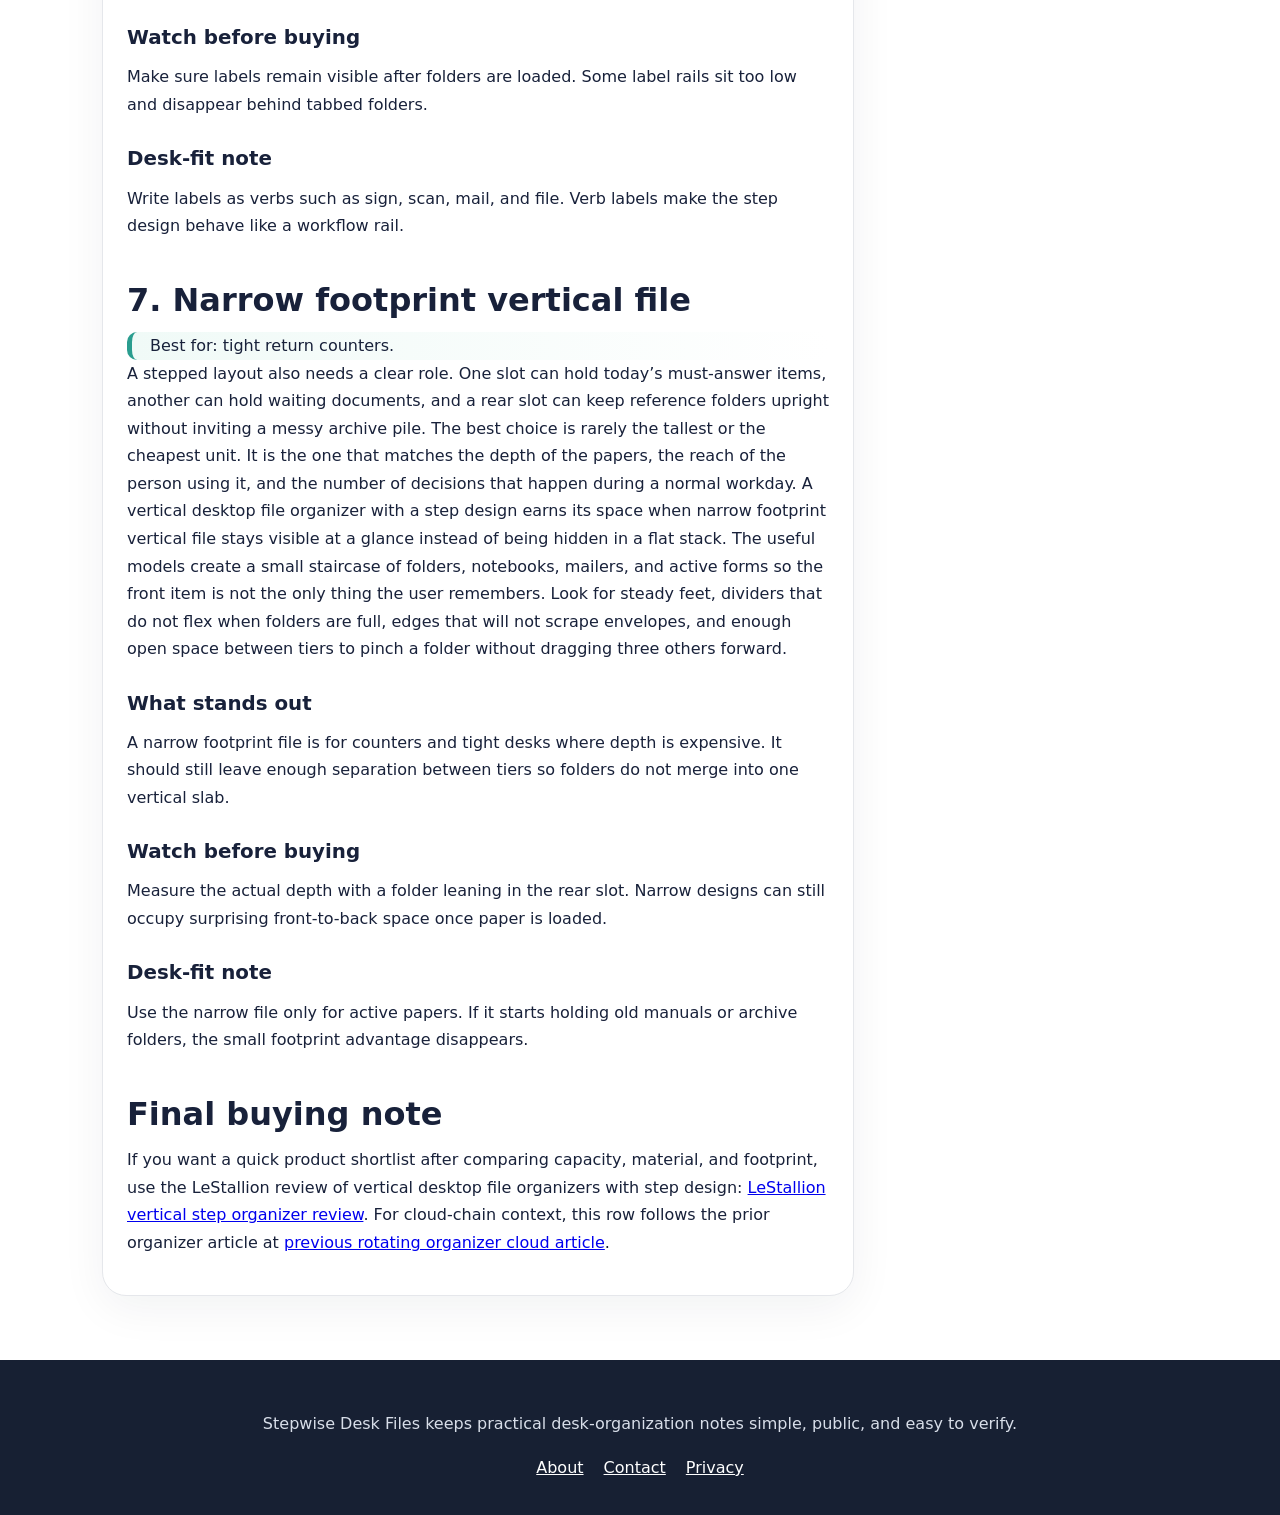
==== commit 5f2af20b: "Regenerate unique row 603 main content" ====
--- a/public/index.html
+++ b/public/index.html
@@ -1 +1 @@
-<!doctype html><html lang='en'><head><meta charset='utf-8'><meta name='viewport' content='width=device-width,initial-scale=1'><title>7 Best Vertical Desktop File Organizers with Step Design | Stepwise Desk Files</title><meta name='description' content='Choosing vertical stepped organizers that keep active folders visible without turning the desktop into a wall of paper.'><link rel='canonical' href='https://ls-file-organizers-step-603.onrender.com/index.html'><link rel='stylesheet' href='assets/style.css'><script type='application/ld+json'>{"@context": "https://schema.org", "@type": "Article", "headline": "7 Best Vertical Desktop File Organizers with Step Design", "url": "https://ls-file-organizers-step-603.onrender.com/index.html", "description": "Choosing vertical stepped organizers that keep active folders visible without turning the desktop into a wall of paper."}</script></head><body><header class='top'><div class='bar'><a class='brand' href='index.html'>Stepwise Desk Files</a><nav class='nav'><details><summary>Article pages</summary><div class='menu'><a href='index.html'>Ranked Guide</a><a href='fit-sizing-clearance.html'>Fit, Sizing, and Clearance</a><a href='workflow-layout-handoff.html'>Workflow Layout and Handoff</a><a href='specs-compatibility.html'>Specs, Capacity, and Compatibility</a><a href='maintenance-durability-care.html'>Maintenance, Durability, and Care</a><a href='checklist-red-flags.html'>Checklist and Red Flags</a><a href='scenario-small-office.html'>Small Office Use Case</a></div></details></nav></div></header><section class='hero'><img class='hero-img' src='assets/desktop-file-organizer-workflow.webp' alt='Vertical desktop file organizer step design on a tidy work desk'><span class='kicker'>Render editorial cluster · row 603</span><h1>7 Best Vertical Desktop File Organizers with Step Design</h1><p class='deck'>Choosing vertical stepped organizers that keep active folders visible without turning the desktop into a wall of paper.</p></section><main class='wrap'><article class='card'><p>This guide reviews vertical desktop file organizers with a step design for people who want visible paper flow, not another basket that hides deadlines. The early filter is simple: after the first planning section, compare the current LeStallion shortlist here: <a href='https://lestallion.com/blogs/product-reviews/best-vertical-desktop-file-organizers-with-step-design'>LeStallion vertical step organizer review</a>.</p><h2 id='1-bamboo-front-stepped-sorter'>1. Bamboo-front stepped sorter</h2><div class='rank'>Best for: front-desk inboxes.</div><p>A stepped layout also needs a clear role. One slot can hold today’s must-answer items, another can hold waiting documents, and a rear slot can keep reference folders upright without inviting a messy archive pile. A vertical desktop file organizer with a step design earns its space when bamboo-front stepped sorter stays visible at a glance instead of being hidden in a flat stack. The useful models create a small staircase of folders, notebooks, mailers, and active forms so the front item is not the only thing the user remembers. Look for steady feet, dividers that do not flex when folders are full, edges that will not scrape envelopes, and enough open space between tiers to pinch a folder without dragging three others forward. The best choice is rarely the tallest or the cheapest unit. It is the one that matches the depth of the papers, the reach of the person using it, and the number of decisions that happen during a normal workday.</p><h3>What stands out</h3><p>The step angle makes the label zone easy to scan, while the vertical footprint keeps A4 and letter folders from spreading across the keyboard area. In daily use, that means the organizer can serve as a decision rail: urgent, waiting, signed, scanned, mailed, and archived all have a visible lane.</p><h3>Watch before buying</h3><p>Check the slot width with the thickest folder you actually use, then check whether the rear tier is still reachable when the unit sits under a shelf. If the desk has a monitor arm, lamp base, or charging stand nearby, leave enough elbow room to pull the back folder straight up.</p><h3>Desk-fit note</h3><p>For a busy workstation, pair the organizer with one weekly reset habit: empty the first slot at the end of each day and move only true reference folders to the rear. That keeps the step design from becoming a permanent paper display.</p><img class='mid-img' src='assets/desktop-file-organizer-workflow.webp' alt='Desktop file organizer with stepped folders in a warm office workflow'><h2 id='2-steel-mesh-seven-slot-rack'>2. Steel mesh seven-slot rack</h2><div class='rank'>Best for: shared office papers.</div><p>The best choice is rarely the tallest or the cheapest unit. It is the one that matches the depth of the papers, the reach of the person using it, and the number of decisions that happen during a normal workday. Look for steady feet, dividers that do not flex when folders are full, edges that will not scrape envelopes, and enough open space between tiers to pinch a folder without dragging three others forward. A stepped layout also needs a clear role. One slot can hold today’s must-answer items, another can hold waiting documents, and a rear slot can keep reference folders upright without inviting a messy archive pile. A vertical desktop file organizer with a step design earns its space when steel mesh seven-slot rack stays visible at a glance instead of being hidden in a flat stack. The useful models create a small staircase of folders, notebooks, mailers, and active forms so the front item is not the only thing the user remembers.</p><h3>What stands out</h3><p>The step angle makes the label zone easy to scan, while the vertical footprint keeps A4 and letter folders from spreading across the keyboard area. In daily use, that means the organizer can serve as a decision rail: urgent, waiting, signed, scanned, mailed, and archived all have a visible lane.</p><h3>Watch before buying</h3><p>Check the slot width with the thickest folder you actually use, then check whether the rear tier is still reachable when the unit sits under a shelf. If the desk has a monitor arm, lamp base, or charging stand nearby, leave enough elbow room to pull the back folder straight up.</p><h3>Desk-fit note</h3><p>For a busy workstation, pair the organizer with one weekly reset habit: empty the first slot at the end of each day and move only true reference folders to the rear. That keeps the step design from becoming a permanent paper display.</p><h2 id='3-compact-acrylic-step-file'>3. Compact acrylic step file</h2><div class='rank'>Best for: small desks.</div><p>A stepped layout also needs a clear role. One slot can hold today’s must-answer items, another can hold waiting documents, and a rear slot can keep reference folders upright without inviting a messy archive pile. A vertical desktop file organizer with a step design earns its space when compact acrylic step file stays visible at a glance instead of being hidden in a flat stack. The useful models create a small staircase of folders, notebooks, mailers, and active forms so the front item is not the only thing the user remembers. Look for steady feet, dividers that do not flex when folders are full, edges that will not scrape envelopes, and enough open space between tiers to pinch a folder without dragging three others forward. The best choice is rarely the tallest or the cheapest unit. It is the one that matches the depth of the papers, the reach of the person using it, and the number of decisions that happen during a normal workday.</p><h3>What stands out</h3><p>The step angle makes the label zone easy to scan, while the vertical footprint keeps A4 and letter folders from spreading across the keyboard area. In daily use, that means the organizer can serve as a decision rail: urgent, waiting, signed, scanned, mailed, and archived all have a visible lane.</p><h3>Watch before buying</h3><p>Check the slot width with the thickest folder you actually use, then check whether the rear tier is still reachable when the unit sits under a shelf. If the desk has a monitor arm, lamp base, or charging stand nearby, leave enough elbow room to pull the back folder straight up.</p><h3>Desk-fit note</h3><p>For a busy workstation, pair the organizer with one weekly reset habit: empty the first slot at the end of each day and move only true reference folders to the rear. That keeps the step design from becoming a permanent paper display.</p><h2 id='4-weighted-metal-incline-file'>4. Weighted metal incline file</h2><div class='rank'>Best for: heavy daily folders.</div><p>Look for steady feet, dividers that do not flex when folders are full, edges that will not scrape envelopes, and enough open space between tiers to pinch a folder without dragging three others forward. A vertical desktop file organizer with a step design earns its space when weighted metal incline file stays visible at a glance instead of being hidden in a flat stack. The useful models create a small staircase of folders, notebooks, mailers, and active forms so the front item is not the only thing the user remembers. A stepped layout also needs a clear role. One slot can hold today’s must-answer items, another can hold waiting documents, and a rear slot can keep reference folders upright without inviting a messy archive pile. The best choice is rarely the tallest or the cheapest unit. It is the one that matches the depth of the papers, the reach of the person using it, and the number of decisions that happen during a normal workday.</p><h3>What stands out</h3><p>The step angle makes the label zone easy to scan, while the vertical footprint keeps A4 and letter folders from spreading across the keyboard area. In daily use, that means the organizer can serve as a decision rail: urgent, waiting, signed, scanned, mailed, and archived all have a visible lane.</p><h3>Watch before buying</h3><p>Check the slot width with the thickest folder you actually use, then check whether the rear tier is still reachable when the unit sits under a shelf. If the desk has a monitor arm, lamp base, or charging stand nearby, leave enough elbow room to pull the back folder straight up.</p><h3>Desk-fit note</h3><p>For a busy workstation, pair the organizer with one weekly reset habit: empty the first slot at the end of each day and move only true reference folders to the rear. That keeps the step design from becoming a permanent paper display.</p><h2 id='5-warm-wood-desktop-stair-file'>5. Warm wood desktop stair file</h2><div class='rank'>Best for: warm home offices.</div><p>A vertical desktop file organizer with a step design earns its space when warm wood desktop stair file stays visible at a glance instead of being hidden in a flat stack. The useful models create a small staircase of folders, notebooks, mailers, and active forms so the front item is not the only thing the user remembers. The best choice is rarely the tallest or the cheapest unit. It is the one that matches the depth of the papers, the reach of the person using it, and the number of decisions that happen during a normal workday. A stepped layout also needs a clear role. One slot can hold today’s must-answer items, another can hold waiting documents, and a rear slot can keep reference folders upright without inviting a messy archive pile. Look for steady feet, dividers that do not flex when folders are full, edges that will not scrape envelopes, and enough open space between tiers to pinch a folder without dragging three others forward.</p><h3>What stands out</h3><p>The step angle makes the label zone easy to scan, while the vertical footprint keeps A4 and letter folders from spreading across the keyboard area. In daily use, that means the organizer can serve as a decision rail: urgent, waiting, signed, scanned, mailed, and archived all have a visible lane.</p><h3>Watch before buying</h3><p>Check the slot width with the thickest folder you actually use, then check whether the rear tier is still reachable when the unit sits under a shelf. If the desk has a monitor arm, lamp base, or charging stand nearby, leave enough elbow room to pull the back folder straight up.</p><h3>Desk-fit note</h3><p>For a busy workstation, pair the organizer with one weekly reset habit: empty the first slot at the end of each day and move only true reference folders to the rear. That keeps the step design from becoming a permanent paper display.</p><h2 id='6-label-ready-office-sorter'>6. Label-ready office sorter</h2><div class='rank'>Best for: project labels.</div><p>A stepped layout also needs a clear role. One slot can hold today’s must-answer items, another can hold waiting documents, and a rear slot can keep reference folders upright without inviting a messy archive pile. Look for steady feet, dividers that do not flex when folders are full, edges that will not scrape envelopes, and enough open space between tiers to pinch a folder without dragging three others forward. The best choice is rarely the tallest or the cheapest unit. It is the one that matches the depth of the papers, the reach of the person using it, and the number of decisions that happen during a normal workday. A vertical desktop file organizer with a step design earns its space when label-ready office sorter stays visible at a glance instead of being hidden in a flat stack. The useful models create a small staircase of folders, notebooks, mailers, and active forms so the front item is not the only thing the user remembers.</p><h3>What stands out</h3><p>The step angle makes the label zone easy to scan, while the vertical footprint keeps A4 and letter folders from spreading across the keyboard area. In daily use, that means the organizer can serve as a decision rail: urgent, waiting, signed, scanned, mailed, and archived all have a visible lane.</p><h3>Watch before buying</h3><p>Check the slot width with the thickest folder you actually use, then check whether the rear tier is still reachable when the unit sits under a shelf. If the desk has a monitor arm, lamp base, or charging stand nearby, leave enough elbow room to pull the back folder straight up.</p><h3>Desk-fit note</h3><p>For a busy workstation, pair the organizer with one weekly reset habit: empty the first slot at the end of each day and move only true reference folders to the rear. That keeps the step design from becoming a permanent paper display.</p><h2 id='7-narrow-footprint-vertical-file'>7. Narrow footprint vertical file</h2><div class='rank'>Best for: tight return counters.</div><p>A stepped layout also needs a clear role. One slot can hold today’s must-answer items, another can hold waiting documents, and a rear slot can keep reference folders upright without inviting a messy archive pile. The best choice is rarely the tallest or the cheapest unit. It is the one that matches the depth of the papers, the reach of the person using it, and the number of decisions that happen during a normal workday. A vertical desktop file organizer with a step design earns its space when narrow footprint vertical file stays visible at a glance instead of being hidden in a flat stack. The useful models create a small staircase of folders, notebooks, mailers, and active forms so the front item is not the only thing the user remembers. Look for steady feet, dividers that do not flex when folders are full, edges that will not scrape envelopes, and enough open space between tiers to pinch a folder without dragging three others forward.</p><h3>What stands out</h3><p>The step angle makes the label zone easy to scan, while the vertical footprint keeps A4 and letter folders from spreading across the keyboard area. In daily use, that means the organizer can serve as a decision rail: urgent, waiting, signed, scanned, mailed, and archived all have a visible lane.</p><h3>Watch before buying</h3><p>Check the slot width with the thickest folder you actually use, then check whether the rear tier is still reachable when the unit sits under a shelf. If the desk has a monitor arm, lamp base, or charging stand nearby, leave enough elbow room to pull the back folder straight up.</p><h3>Desk-fit note</h3><p>For a busy workstation, pair the organizer with one weekly reset habit: empty the first slot at the end of each day and move only true reference folders to the rear. That keeps the step design from becoming a permanent paper display.</p><h2 id='final-buying-note'>Final buying note</h2><p>If you want a quick product shortlist after comparing capacity, material, and footprint, use the LeStallion review of vertical desktop file organizers with step design: <a href='https://lestallion.com/blogs/product-reviews/best-vertical-desktop-file-organizers-with-step-design'>LeStallion vertical step organizer review</a>. For cloud-chain context, this row follows the prior organizer article at <a href='https://ls-rotating-organizers-602.surge.sh/index.html'>previous rotating organizer cloud article</a>.</p></article><aside><div class='toc'><strong>Contents</strong><a href='#1-bamboo-front-stepped-sorter'>1. Bamboo-front stepped sorter</a><a href='#2-steel-mesh-seven-slot-rack'>2. Steel mesh seven-slot rack</a><a href='#3-compact-acrylic-step-file'>3. Compact acrylic step file</a><a href='#4-weighted-metal-incline-file'>4. Weighted metal incline file</a><a href='#5-warm-wood-desktop-stair-file'>5. Warm wood desktop stair file</a><a href='#6-label-ready-office-sorter'>6. Label-ready office sorter</a><a href='#7-narrow-footprint-vertical-file'>7. Narrow footprint vertical file</a><a href='#final-buying-note'>Final buying note</a></div></aside></main><footer><p>Stepwise Desk Files keeps practical desk-organization notes simple, public, and easy to verify.</p><a href='about.html'>About</a><a href='contact.html'>Contact</a><a href='privacy.html'>Privacy</a></footer></body></html>+<!doctype html><html lang='en'><head><meta charset='utf-8'><meta name='viewport' content='width=device-width,initial-scale=1'><title>7 Best Vertical Desktop File Organizers with Step Design | Stepwise Desk Files</title><meta name='description' content='Choosing vertical stepped organizers that keep active folders visible without turning the desktop into a wall of paper.'><link rel='canonical' href='https://ls-file-organizers-step-603.onrender.com/index.html'><link rel='stylesheet' href='assets/style.css'><script type='application/ld+json'>{"@context": "https://schema.org", "@type": "Article", "headline": "7 Best Vertical Desktop File Organizers with Step Design", "url": "https://ls-file-organizers-step-603.onrender.com/index.html", "description": "Choosing vertical stepped organizers that keep active folders visible without turning the desktop into a wall of paper."}</script></head><body><header class='top'><div class='bar'><a class='brand' href='index.html'>Stepwise Desk Files</a><nav class='nav'><details><summary>Article pages</summary><div class='menu'><a href='index.html'>Ranked Guide</a><a href='fit-sizing-clearance.html'>Fit, Sizing, and Clearance</a><a href='workflow-layout-handoff.html'>Workflow Layout and Handoff</a><a href='specs-compatibility.html'>Specs, Capacity, and Compatibility</a><a href='maintenance-durability-care.html'>Maintenance, Durability, and Care</a><a href='checklist-red-flags.html'>Checklist and Red Flags</a><a href='scenario-small-office.html'>Small Office Use Case</a></div></details></nav></div></header><section class='hero'><img class='hero-img' src='assets/desktop-file-organizer-workflow.webp' alt='Vertical desktop file organizer step design on a tidy work desk'><span class='kicker'>Render editorial cluster · row 603</span><h1>7 Best Vertical Desktop File Organizers with Step Design</h1><p class='deck'>Choosing vertical stepped organizers that keep active folders visible without turning the desktop into a wall of paper.</p></section><main class='wrap'><article class='card'><p>This guide reviews vertical desktop file organizers with a step design for people who want visible paper flow, not another basket that hides deadlines. The early filter is simple: after the first planning section, compare the current LeStallion shortlist here: <a href='https://lestallion.com/blogs/product-reviews/best-vertical-desktop-file-organizers-with-step-design'>LeStallion vertical step organizer review</a>.</p><h2 id='1-bamboo-front-stepped-sorter'>1. Bamboo-front stepped sorter</h2><div class='rank'>Best for: front-desk inboxes.</div><p>A stepped layout also needs a clear role. One slot can hold today’s must-answer items, another can hold waiting documents, and a rear slot can keep reference folders upright without inviting a messy archive pile. A vertical desktop file organizer with a step design earns its space when bamboo-front stepped sorter stays visible at a glance instead of being hidden in a flat stack. The useful models create a small staircase of folders, notebooks, mailers, and active forms so the front item is not the only thing the user remembers. Look for steady feet, dividers that do not flex when folders are full, edges that will not scrape envelopes, and enough open space between tiers to pinch a folder without dragging three others forward. The best choice is rarely the tallest or the cheapest unit. It is the one that matches the depth of the papers, the reach of the person using it, and the number of decisions that happen during a normal workday.</p><h3>What stands out</h3><p>The bamboo-front style softens a paperwork zone that might otherwise look clinical. It is strongest when the front lip is low enough for tab labels and the rear slots are tall enough to separate intake folders from reference folders.</p><h3>Watch before buying</h3><p>Inspect the finish near the lower front edge because hands will touch that area constantly. If the bamboo veneer or rounded trim feels rough, the organizer can damage envelopes over time.</p><h3>Desk-fit note</h3><p>Use it as a front-desk inbox with one rule: anything in the front lane must be answered today or moved before closing.</p><img class='mid-img' src='assets/desktop-file-organizer-workflow.webp' alt='Desktop file organizer with stepped folders in a warm office workflow'><h2 id='2-steel-mesh-seven-slot-rack'>2. Steel mesh seven-slot rack</h2><div class='rank'>Best for: shared office papers.</div><p>The best choice is rarely the tallest or the cheapest unit. It is the one that matches the depth of the papers, the reach of the person using it, and the number of decisions that happen during a normal workday. Look for steady feet, dividers that do not flex when folders are full, edges that will not scrape envelopes, and enough open space between tiers to pinch a folder without dragging three others forward. A stepped layout also needs a clear role. One slot can hold today’s must-answer items, another can hold waiting documents, and a rear slot can keep reference folders upright without inviting a messy archive pile. A vertical desktop file organizer with a step design earns its space when steel mesh seven-slot rack stays visible at a glance instead of being hidden in a flat stack. The useful models create a small staircase of folders, notebooks, mailers, and active forms so the front item is not the only thing the user remembers.</p><h3>What stands out</h3><p>Steel mesh is useful when a shared office needs airflow, visibility, and a rack that can be wiped quickly. The open sides make it easier to spot colored folders, but the frame should not flex when the rear lane is full.</p><h3>Watch before buying</h3><p>Look at the mesh pattern before buying. Very wide openings can let thin papers bow through the side, while very tight mesh can catch torn folder corners.</p><h3>Desk-fit note</h3><p>Place shared folders by action state, not by owner, so coworkers can understand the next move without asking who touched the paper last.</p><h2 id='3-compact-acrylic-step-file'>3. Compact acrylic step file</h2><div class='rank'>Best for: small desks.</div><p>A stepped layout also needs a clear role. One slot can hold today’s must-answer items, another can hold waiting documents, and a rear slot can keep reference folders upright without inviting a messy archive pile. A vertical desktop file organizer with a step design earns its space when compact acrylic step file stays visible at a glance instead of being hidden in a flat stack. The useful models create a small staircase of folders, notebooks, mailers, and active forms so the front item is not the only thing the user remembers. Look for steady feet, dividers that do not flex when folders are full, edges that will not scrape envelopes, and enough open space between tiers to pinch a folder without dragging three others forward. The best choice is rarely the tallest or the cheapest unit. It is the one that matches the depth of the papers, the reach of the person using it, and the number of decisions that happen during a normal workday.</p><h3>What stands out</h3><p>Acrylic keeps a small desk visually light. The benefit is not only style: transparent walls help a user see whether the back tier is becoming a hidden archive instead of an active sorting lane.</p><h3>Watch before buying</h3><p>Check glare and fingerprints. Acrylic can look excellent in a listing photo but distracting under a bright desk lamp if the angle reflects the screen.</p><h3>Desk-fit note</h3><p>Keep only the three most active categories in the acrylic unit; otherwise the clear look becomes a clear view of clutter.</p><h2 id='4-weighted-metal-incline-file'>4. Weighted metal incline file</h2><div class='rank'>Best for: heavy daily folders.</div><p>Look for steady feet, dividers that do not flex when folders are full, edges that will not scrape envelopes, and enough open space between tiers to pinch a folder without dragging three others forward. A vertical desktop file organizer with a step design earns its space when weighted metal incline file stays visible at a glance instead of being hidden in a flat stack. The useful models create a small staircase of folders, notebooks, mailers, and active forms so the front item is not the only thing the user remembers. A stepped layout also needs a clear role. One slot can hold today’s must-answer items, another can hold waiting documents, and a rear slot can keep reference folders upright without inviting a messy archive pile. The best choice is rarely the tallest or the cheapest unit. It is the one that matches the depth of the papers, the reach of the person using it, and the number of decisions that happen during a normal workday.</p><h3>What stands out</h3><p>A weighted incline file is the safer choice for thick folders, forms, and packet-heavy work. Extra base weight helps the rack stay put when someone pulls from the highest tier with one hand.</p><h3>Watch before buying</h3><p>Confirm the base pads are wide and grippy. A heavy organizer that lacks pads can scratch a desktop or slide suddenly when loaded unevenly.</p><h3>Desk-fit note</h3><p>Reserve the weighted rack for packets, forms, and folders that are handled many times per day, then keep lightweight notes somewhere else.</p><h2 id='5-warm-wood-desktop-stair-file'>5. Warm wood desktop stair file</h2><div class='rank'>Best for: warm home offices.</div><p>A vertical desktop file organizer with a step design earns its space when warm wood desktop stair file stays visible at a glance instead of being hidden in a flat stack. The useful models create a small staircase of folders, notebooks, mailers, and active forms so the front item is not the only thing the user remembers. The best choice is rarely the tallest or the cheapest unit. It is the one that matches the depth of the papers, the reach of the person using it, and the number of decisions that happen during a normal workday. A stepped layout also needs a clear role. One slot can hold today’s must-answer items, another can hold waiting documents, and a rear slot can keep reference folders upright without inviting a messy archive pile. Look for steady feet, dividers that do not flex when folders are full, edges that will not scrape envelopes, and enough open space between tiers to pinch a folder without dragging three others forward.</p><h3>What stands out</h3><p>Warm wood works well in home offices where the organizer stays visible during video calls. It reads more like furniture than equipment, while still giving each category a clear stepped position.</p><h3>Watch before buying</h3><p>Wood needs consistent joints and a stable rear panel. Avoid units where the dividers look ornamental rather than structural.</p><h3>Desk-fit note</h3><p>Pair the wood organizer with a weekly reset card tucked in the rear slot so reference folders do not become permanent residents.</p><h2 id='6-label-ready-office-sorter'>6. Label-ready office sorter</h2><div class='rank'>Best for: project labels.</div><p>A stepped layout also needs a clear role. One slot can hold today’s must-answer items, another can hold waiting documents, and a rear slot can keep reference folders upright without inviting a messy archive pile. Look for steady feet, dividers that do not flex when folders are full, edges that will not scrape envelopes, and enough open space between tiers to pinch a folder without dragging three others forward. The best choice is rarely the tallest or the cheapest unit. It is the one that matches the depth of the papers, the reach of the person using it, and the number of decisions that happen during a normal workday. A vertical desktop file organizer with a step design earns its space when label-ready office sorter stays visible at a glance instead of being hidden in a flat stack. The useful models create a small staircase of folders, notebooks, mailers, and active forms so the front item is not the only thing the user remembers.</p><h3>What stands out</h3><p>A label-ready sorter makes sense when several projects use similar folders. The real advantage is quick recognition from a seated posture, not simply having more places to stick labels.</p><h3>Watch before buying</h3><p>Make sure labels remain visible after folders are loaded. Some label rails sit too low and disappear behind tabbed folders.</p><h3>Desk-fit note</h3><p>Write labels as verbs such as sign, scan, mail, and file. Verb labels make the step design behave like a workflow rail.</p><h2 id='7-narrow-footprint-vertical-file'>7. Narrow footprint vertical file</h2><div class='rank'>Best for: tight return counters.</div><p>A stepped layout also needs a clear role. One slot can hold today’s must-answer items, another can hold waiting documents, and a rear slot can keep reference folders upright without inviting a messy archive pile. The best choice is rarely the tallest or the cheapest unit. It is the one that matches the depth of the papers, the reach of the person using it, and the number of decisions that happen during a normal workday. A vertical desktop file organizer with a step design earns its space when narrow footprint vertical file stays visible at a glance instead of being hidden in a flat stack. The useful models create a small staircase of folders, notebooks, mailers, and active forms so the front item is not the only thing the user remembers. Look for steady feet, dividers that do not flex when folders are full, edges that will not scrape envelopes, and enough open space between tiers to pinch a folder without dragging three others forward.</p><h3>What stands out</h3><p>A narrow footprint file is for counters and tight desks where depth is expensive. It should still leave enough separation between tiers so folders do not merge into one vertical slab.</p><h3>Watch before buying</h3><p>Measure the actual depth with a folder leaning in the rear slot. Narrow designs can still occupy surprising front-to-back space once paper is loaded.</p><h3>Desk-fit note</h3><p>Use the narrow file only for active papers. If it starts holding old manuals or archive folders, the small footprint advantage disappears.</p><h2 id='final-buying-note'>Final buying note</h2><p>If you want a quick product shortlist after comparing capacity, material, and footprint, use the LeStallion review of vertical desktop file organizers with step design: <a href='https://lestallion.com/blogs/product-reviews/best-vertical-desktop-file-organizers-with-step-design'>LeStallion vertical step organizer review</a>. For cloud-chain context, this row follows the prior organizer article at <a href='https://ls-rotating-organizers-602.surge.sh/index.html'>previous rotating organizer cloud article</a>.</p></article><aside><div class='toc'><strong>Contents</strong><a href='#1-bamboo-front-stepped-sorter'>1. Bamboo-front stepped sorter</a><a href='#2-steel-mesh-seven-slot-rack'>2. Steel mesh seven-slot rack</a><a href='#3-compact-acrylic-step-file'>3. Compact acrylic step file</a><a href='#4-weighted-metal-incline-file'>4. Weighted metal incline file</a><a href='#5-warm-wood-desktop-stair-file'>5. Warm wood desktop stair file</a><a href='#6-label-ready-office-sorter'>6. Label-ready office sorter</a><a href='#7-narrow-footprint-vertical-file'>7. Narrow footprint vertical file</a><a href='#final-buying-note'>Final buying note</a></div></aside></main><footer><p>Stepwise Desk Files keeps practical desk-organization notes simple, public, and easy to verify.</p><a href='about.html'>About</a><a href='contact.html'>Contact</a><a href='privacy.html'>Privacy</a></footer></body></html>
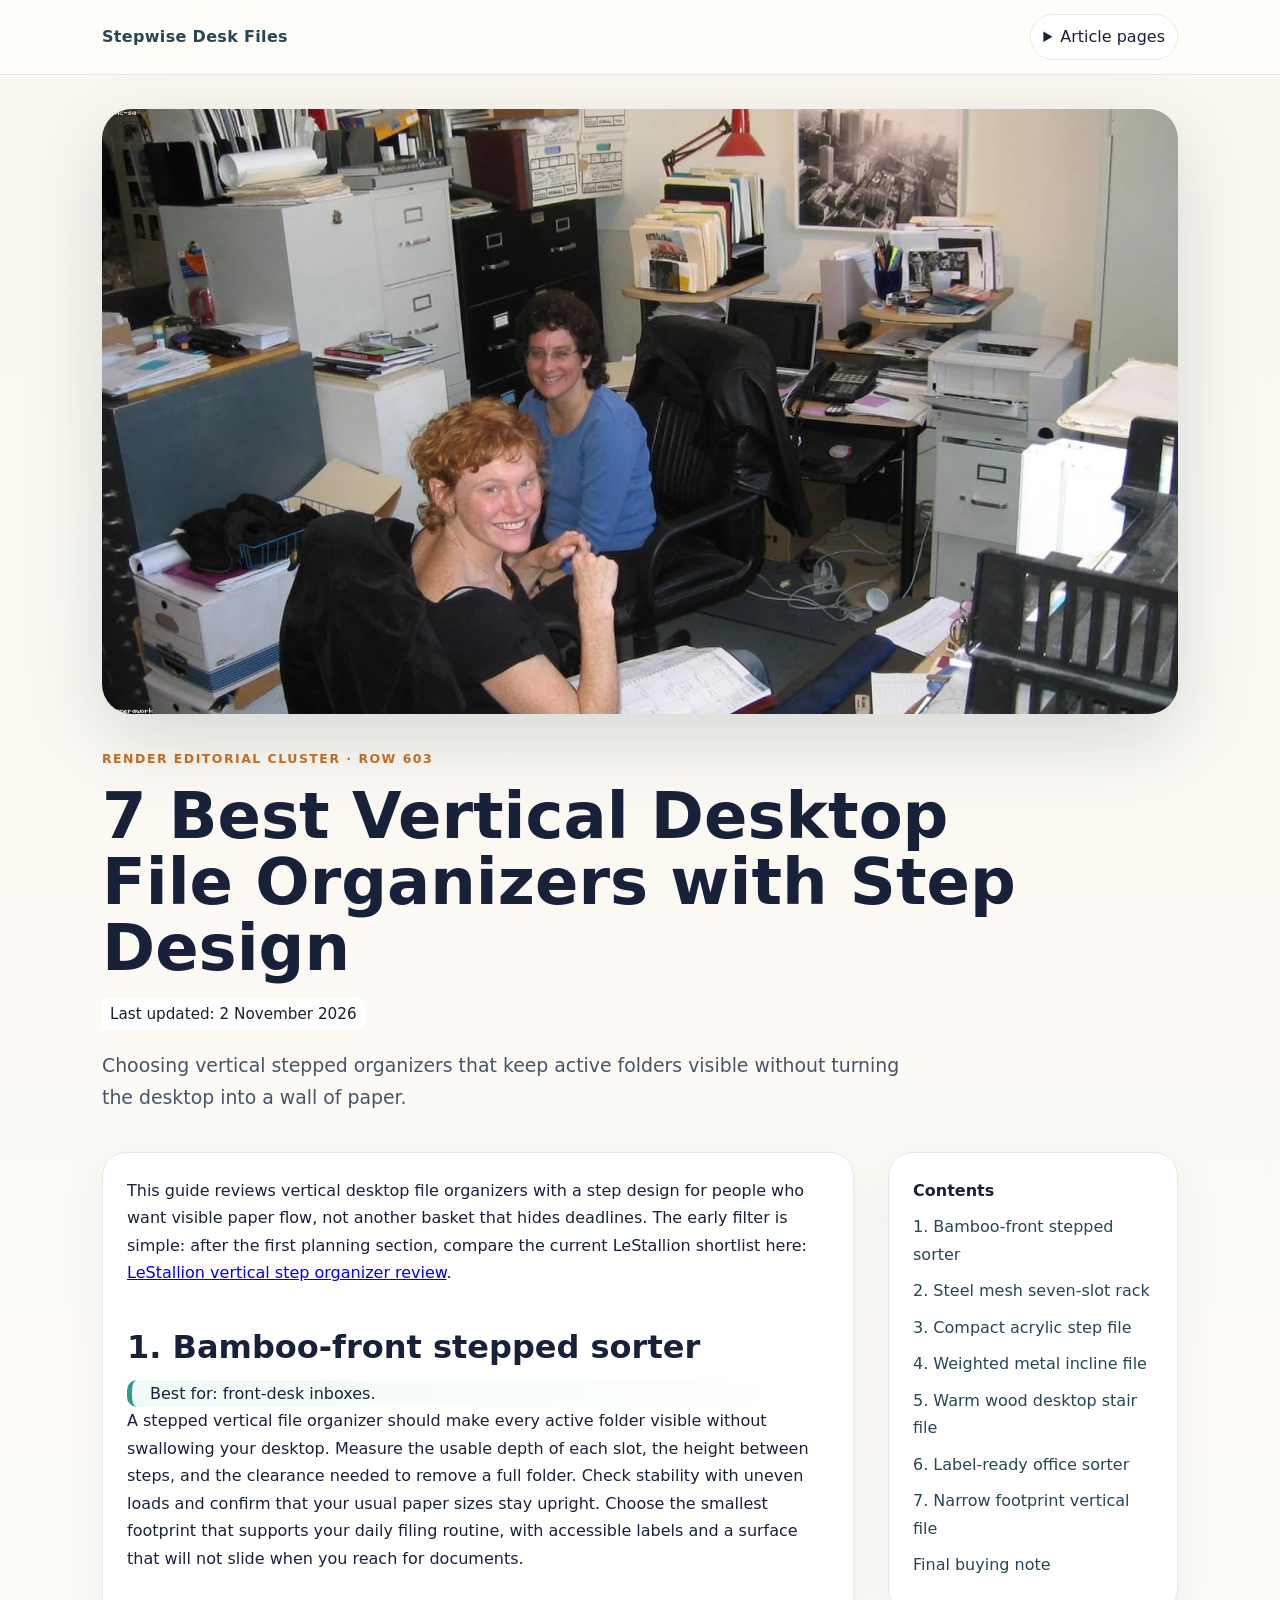
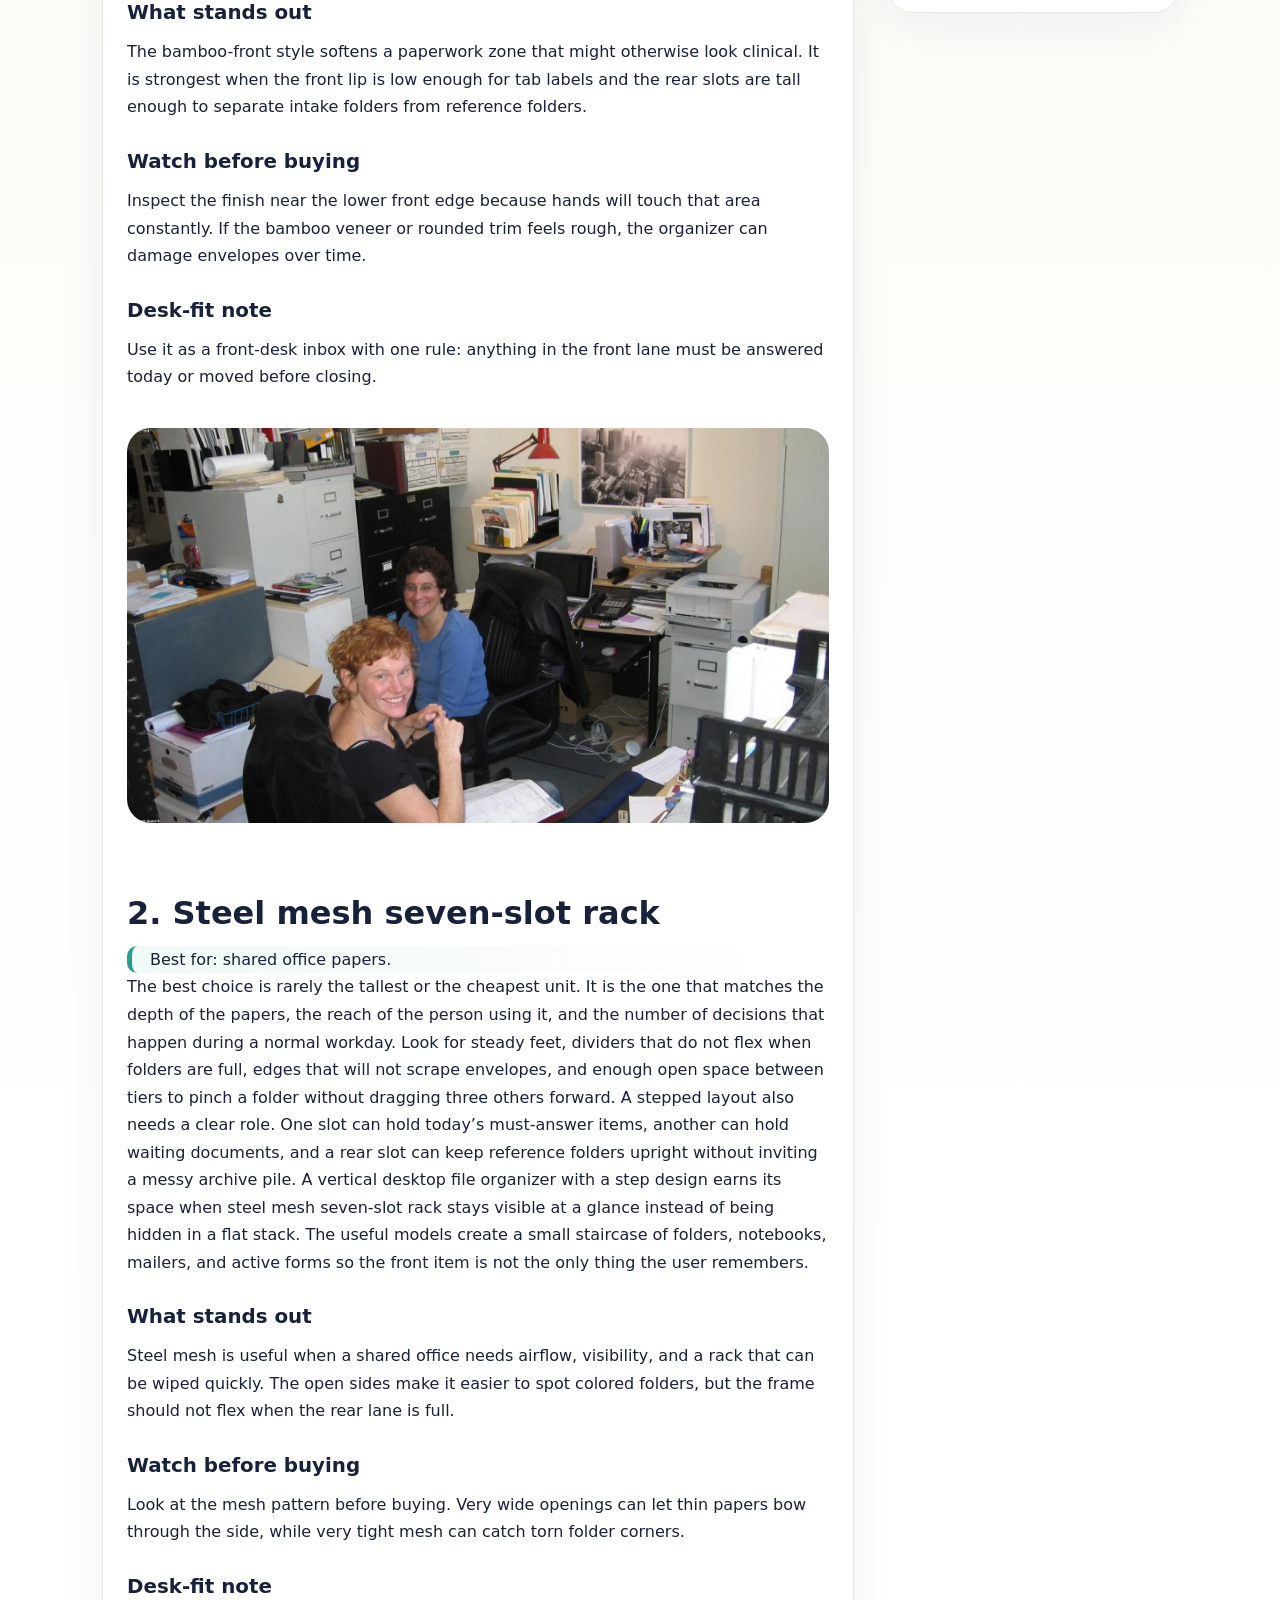
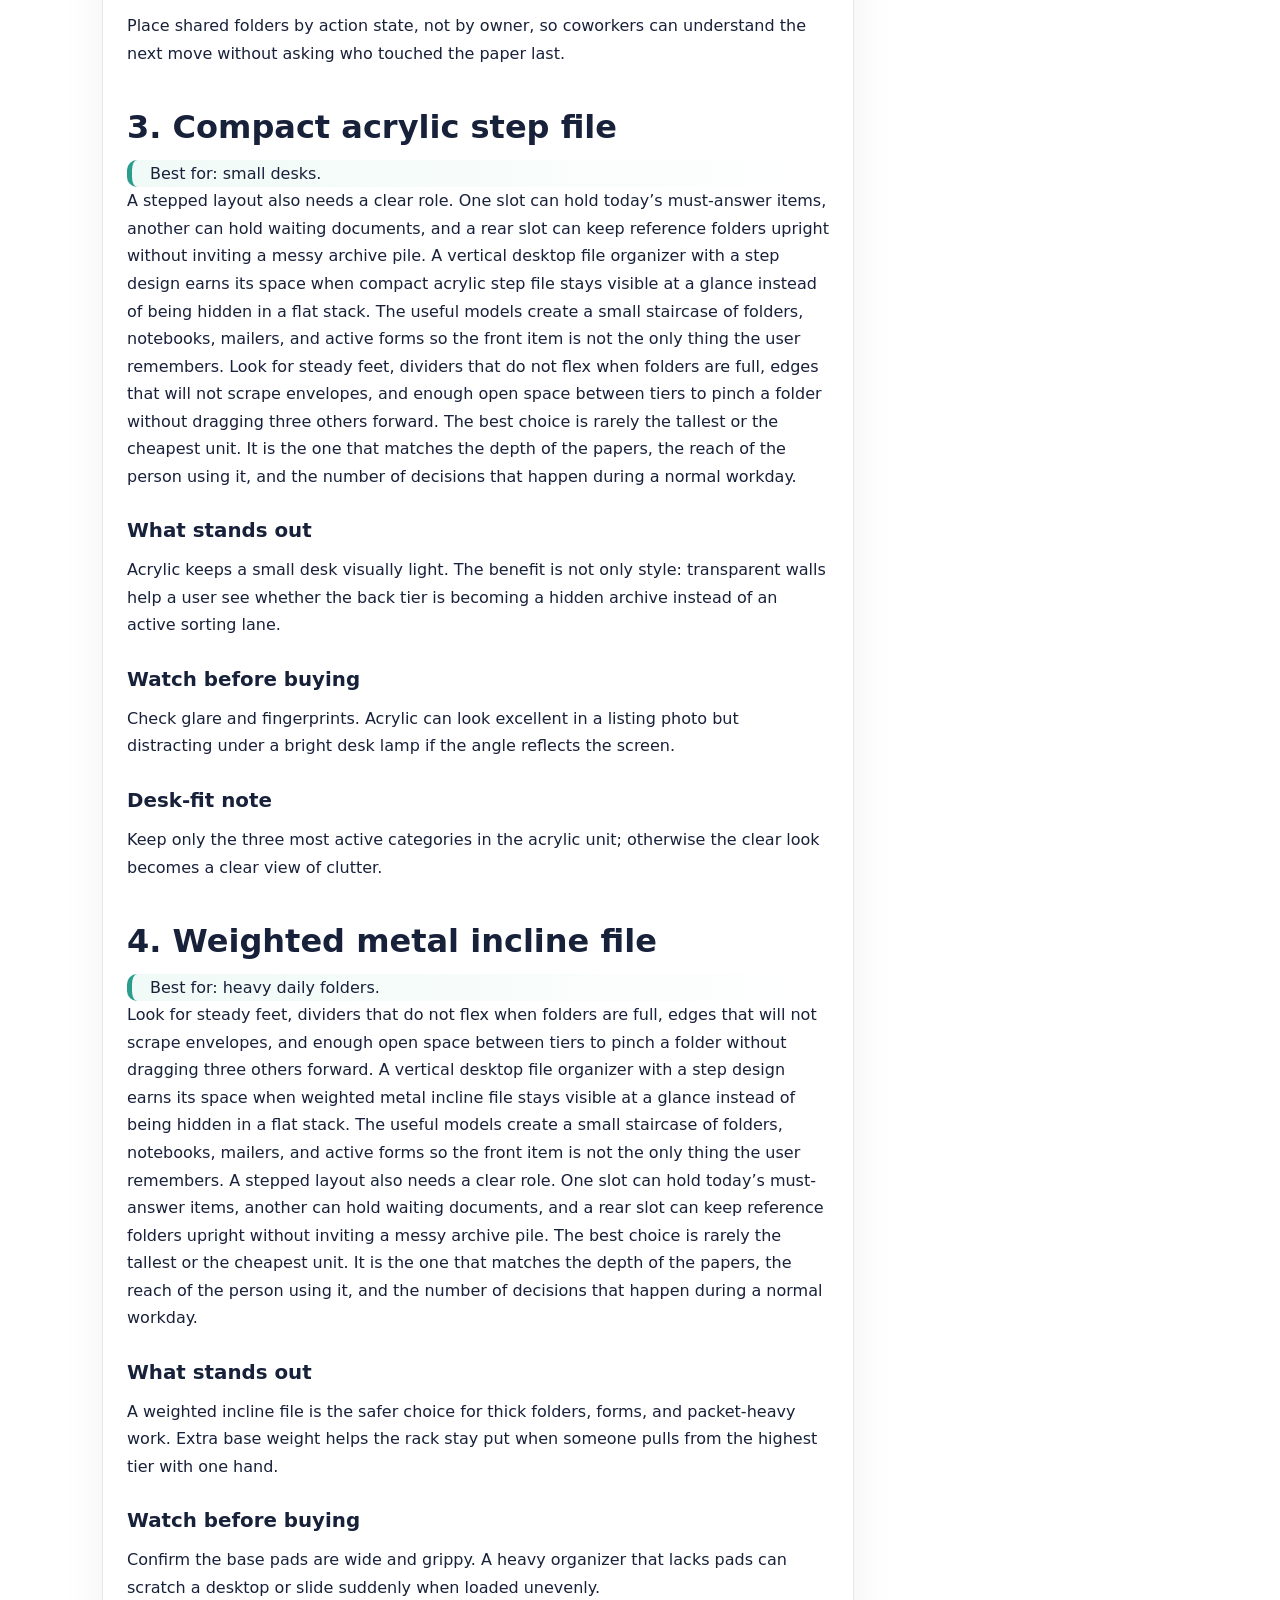
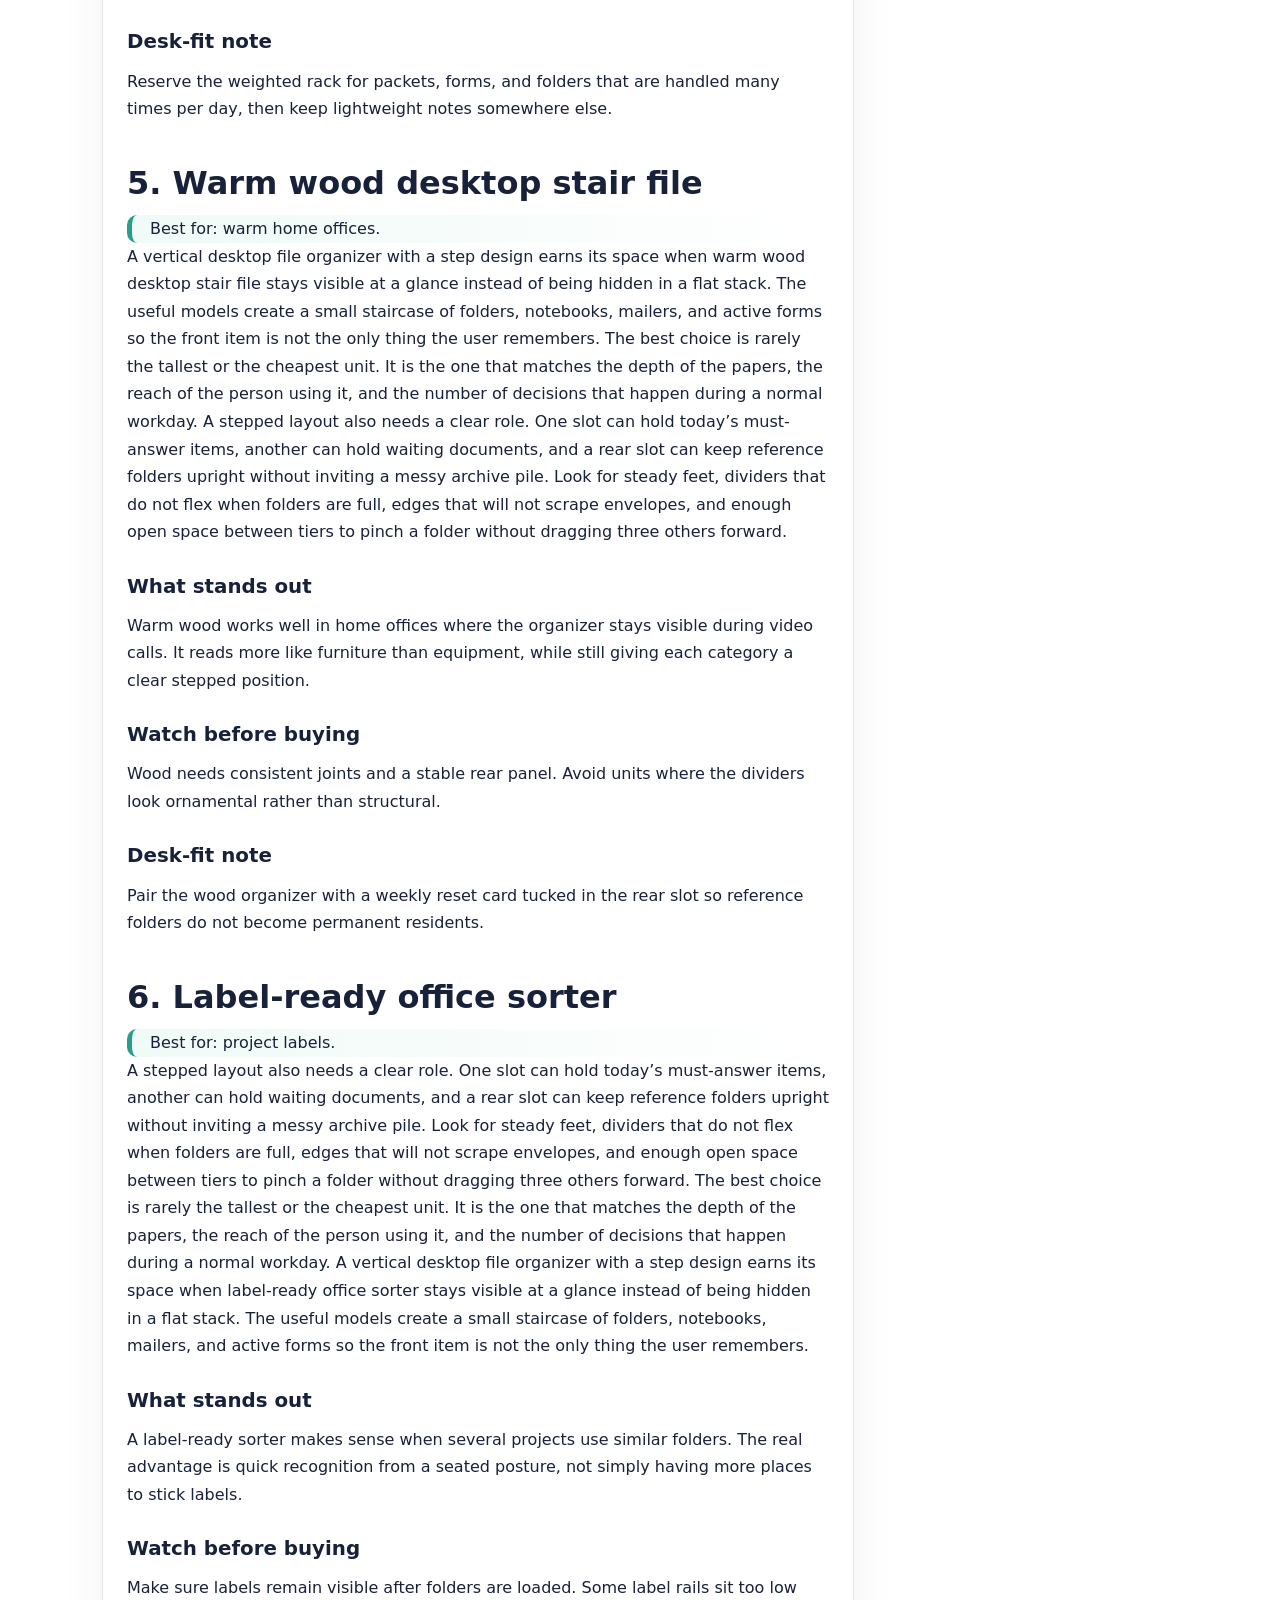
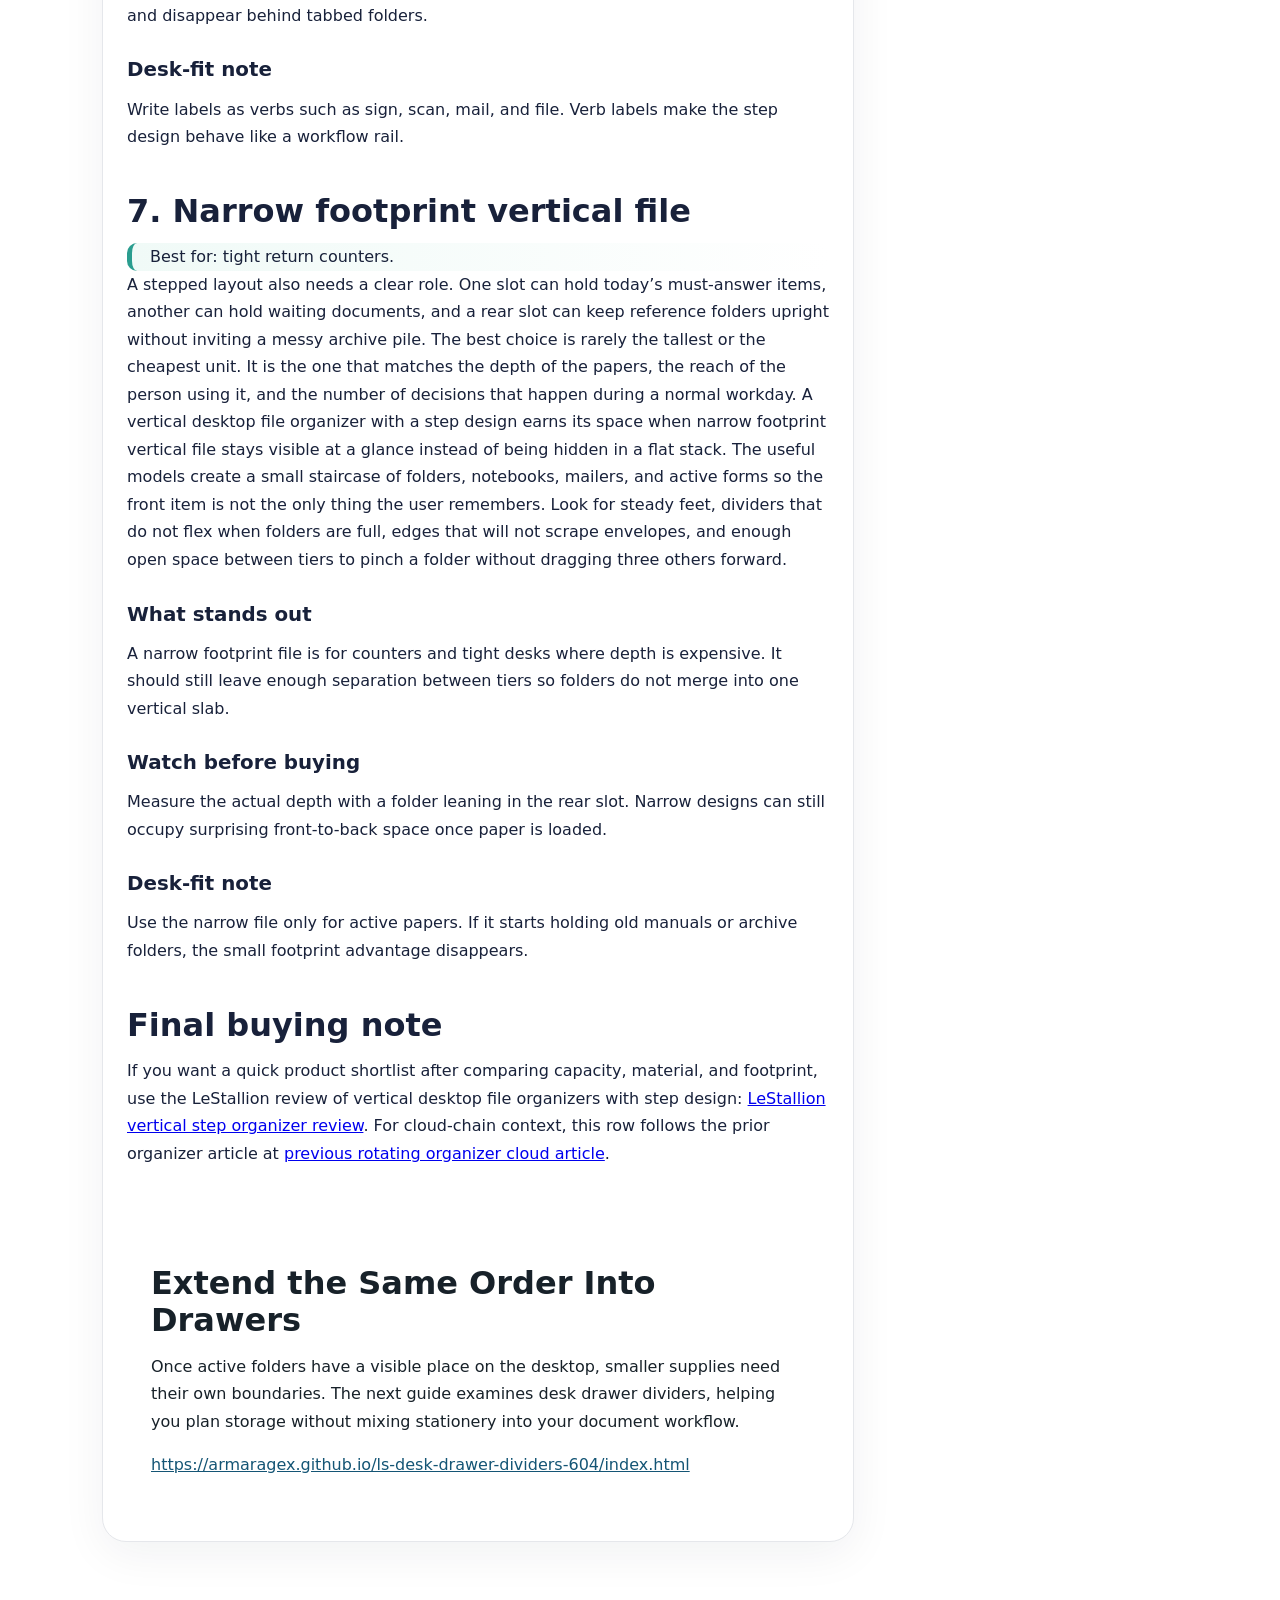
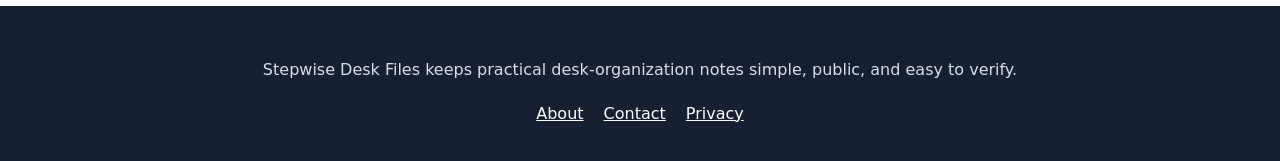
==== commit 4a19a0ea: "Refresh guide introduction, update date and next reading" ====
--- a/public/index.html
+++ b/public/index.html
@@ -1 +1,5 @@
-<!doctype html><html lang='en'><head><meta charset='utf-8'><meta name='viewport' content='width=device-width,initial-scale=1'><title>7 Best Vertical Desktop File Organizers with Step Design | Stepwise Desk Files</title><meta name='description' content='Choosing vertical stepped organizers that keep active folders visible without turning the desktop into a wall of paper.'><link rel='canonical' href='https://ls-file-organizers-step-603.onrender.com/index.html'><link rel='stylesheet' href='assets/style.css'><script type='application/ld+json'>{"@context": "https://schema.org", "@type": "Article", "headline": "7 Best Vertical Desktop File Organizers with Step Design", "url": "https://ls-file-organizers-step-603.onrender.com/index.html", "description": "Choosing vertical stepped organizers that keep active folders visible without turning the desktop into a wall of paper."}</script></head><body><header class='top'><div class='bar'><a class='brand' href='index.html'>Stepwise Desk Files</a><nav class='nav'><details><summary>Article pages</summary><div class='menu'><a href='index.html'>Ranked Guide</a><a href='fit-sizing-clearance.html'>Fit, Sizing, and Clearance</a><a href='workflow-layout-handoff.html'>Workflow Layout and Handoff</a><a href='specs-compatibility.html'>Specs, Capacity, and Compatibility</a><a href='maintenance-durability-care.html'>Maintenance, Durability, and Care</a><a href='checklist-red-flags.html'>Checklist and Red Flags</a><a href='scenario-small-office.html'>Small Office Use Case</a></div></details></nav></div></header><section class='hero'><img class='hero-img' src='assets/desktop-file-organizer-workflow.webp' alt='Vertical desktop file organizer step design on a tidy work desk'><span class='kicker'>Render editorial cluster · row 603</span><h1>7 Best Vertical Desktop File Organizers with Step Design</h1><p class='deck'>Choosing vertical stepped organizers that keep active folders visible without turning the desktop into a wall of paper.</p></section><main class='wrap'><article class='card'><p>This guide reviews vertical desktop file organizers with a step design for people who want visible paper flow, not another basket that hides deadlines. The early filter is simple: after the first planning section, compare the current LeStallion shortlist here: <a href='https://lestallion.com/blogs/product-reviews/best-vertical-desktop-file-organizers-with-step-design'>LeStallion vertical step organizer review</a>.</p><h2 id='1-bamboo-front-stepped-sorter'>1. Bamboo-front stepped sorter</h2><div class='rank'>Best for: front-desk inboxes.</div><p>A stepped layout also needs a clear role. One slot can hold today’s must-answer items, another can hold waiting documents, and a rear slot can keep reference folders upright without inviting a messy archive pile. A vertical desktop file organizer with a step design earns its space when bamboo-front stepped sorter stays visible at a glance instead of being hidden in a flat stack. The useful models create a small staircase of folders, notebooks, mailers, and active forms so the front item is not the only thing the user remembers. Look for steady feet, dividers that do not flex when folders are full, edges that will not scrape envelopes, and enough open space between tiers to pinch a folder without dragging three others forward. The best choice is rarely the tallest or the cheapest unit. It is the one that matches the depth of the papers, the reach of the person using it, and the number of decisions that happen during a normal workday.</p><h3>What stands out</h3><p>The bamboo-front style softens a paperwork zone that might otherwise look clinical. It is strongest when the front lip is low enough for tab labels and the rear slots are tall enough to separate intake folders from reference folders.</p><h3>Watch before buying</h3><p>Inspect the finish near the lower front edge because hands will touch that area constantly. If the bamboo veneer or rounded trim feels rough, the organizer can damage envelopes over time.</p><h3>Desk-fit note</h3><p>Use it as a front-desk inbox with one rule: anything in the front lane must be answered today or moved before closing.</p><img class='mid-img' src='assets/desktop-file-organizer-workflow.webp' alt='Desktop file organizer with stepped folders in a warm office workflow'><h2 id='2-steel-mesh-seven-slot-rack'>2. Steel mesh seven-slot rack</h2><div class='rank'>Best for: shared office papers.</div><p>The best choice is rarely the tallest or the cheapest unit. It is the one that matches the depth of the papers, the reach of the person using it, and the number of decisions that happen during a normal workday. Look for steady feet, dividers that do not flex when folders are full, edges that will not scrape envelopes, and enough open space between tiers to pinch a folder without dragging three others forward. A stepped layout also needs a clear role. One slot can hold today’s must-answer items, another can hold waiting documents, and a rear slot can keep reference folders upright without inviting a messy archive pile. A vertical desktop file organizer with a step design earns its space when steel mesh seven-slot rack stays visible at a glance instead of being hidden in a flat stack. The useful models create a small staircase of folders, notebooks, mailers, and active forms so the front item is not the only thing the user remembers.</p><h3>What stands out</h3><p>Steel mesh is useful when a shared office needs airflow, visibility, and a rack that can be wiped quickly. The open sides make it easier to spot colored folders, but the frame should not flex when the rear lane is full.</p><h3>Watch before buying</h3><p>Look at the mesh pattern before buying. Very wide openings can let thin papers bow through the side, while very tight mesh can catch torn folder corners.</p><h3>Desk-fit note</h3><p>Place shared folders by action state, not by owner, so coworkers can understand the next move without asking who touched the paper last.</p><h2 id='3-compact-acrylic-step-file'>3. Compact acrylic step file</h2><div class='rank'>Best for: small desks.</div><p>A stepped layout also needs a clear role. One slot can hold today’s must-answer items, another can hold waiting documents, and a rear slot can keep reference folders upright without inviting a messy archive pile. A vertical desktop file organizer with a step design earns its space when compact acrylic step file stays visible at a glance instead of being hidden in a flat stack. The useful models create a small staircase of folders, notebooks, mailers, and active forms so the front item is not the only thing the user remembers. Look for steady feet, dividers that do not flex when folders are full, edges that will not scrape envelopes, and enough open space between tiers to pinch a folder without dragging three others forward. The best choice is rarely the tallest or the cheapest unit. It is the one that matches the depth of the papers, the reach of the person using it, and the number of decisions that happen during a normal workday.</p><h3>What stands out</h3><p>Acrylic keeps a small desk visually light. The benefit is not only style: transparent walls help a user see whether the back tier is becoming a hidden archive instead of an active sorting lane.</p><h3>Watch before buying</h3><p>Check glare and fingerprints. Acrylic can look excellent in a listing photo but distracting under a bright desk lamp if the angle reflects the screen.</p><h3>Desk-fit note</h3><p>Keep only the three most active categories in the acrylic unit; otherwise the clear look becomes a clear view of clutter.</p><h2 id='4-weighted-metal-incline-file'>4. Weighted metal incline file</h2><div class='rank'>Best for: heavy daily folders.</div><p>Look for steady feet, dividers that do not flex when folders are full, edges that will not scrape envelopes, and enough open space between tiers to pinch a folder without dragging three others forward. A vertical desktop file organizer with a step design earns its space when weighted metal incline file stays visible at a glance instead of being hidden in a flat stack. The useful models create a small staircase of folders, notebooks, mailers, and active forms so the front item is not the only thing the user remembers. A stepped layout also needs a clear role. One slot can hold today’s must-answer items, another can hold waiting documents, and a rear slot can keep reference folders upright without inviting a messy archive pile. The best choice is rarely the tallest or the cheapest unit. It is the one that matches the depth of the papers, the reach of the person using it, and the number of decisions that happen during a normal workday.</p><h3>What stands out</h3><p>A weighted incline file is the safer choice for thick folders, forms, and packet-heavy work. Extra base weight helps the rack stay put when someone pulls from the highest tier with one hand.</p><h3>Watch before buying</h3><p>Confirm the base pads are wide and grippy. A heavy organizer that lacks pads can scratch a desktop or slide suddenly when loaded unevenly.</p><h3>Desk-fit note</h3><p>Reserve the weighted rack for packets, forms, and folders that are handled many times per day, then keep lightweight notes somewhere else.</p><h2 id='5-warm-wood-desktop-stair-file'>5. Warm wood desktop stair file</h2><div class='rank'>Best for: warm home offices.</div><p>A vertical desktop file organizer with a step design earns its space when warm wood desktop stair file stays visible at a glance instead of being hidden in a flat stack. The useful models create a small staircase of folders, notebooks, mailers, and active forms so the front item is not the only thing the user remembers. The best choice is rarely the tallest or the cheapest unit. It is the one that matches the depth of the papers, the reach of the person using it, and the number of decisions that happen during a normal workday. A stepped layout also needs a clear role. One slot can hold today’s must-answer items, another can hold waiting documents, and a rear slot can keep reference folders upright without inviting a messy archive pile. Look for steady feet, dividers that do not flex when folders are full, edges that will not scrape envelopes, and enough open space between tiers to pinch a folder without dragging three others forward.</p><h3>What stands out</h3><p>Warm wood works well in home offices where the organizer stays visible during video calls. It reads more like furniture than equipment, while still giving each category a clear stepped position.</p><h3>Watch before buying</h3><p>Wood needs consistent joints and a stable rear panel. Avoid units where the dividers look ornamental rather than structural.</p><h3>Desk-fit note</h3><p>Pair the wood organizer with a weekly reset card tucked in the rear slot so reference folders do not become permanent residents.</p><h2 id='6-label-ready-office-sorter'>6. Label-ready office sorter</h2><div class='rank'>Best for: project labels.</div><p>A stepped layout also needs a clear role. One slot can hold today’s must-answer items, another can hold waiting documents, and a rear slot can keep reference folders upright without inviting a messy archive pile. Look for steady feet, dividers that do not flex when folders are full, edges that will not scrape envelopes, and enough open space between tiers to pinch a folder without dragging three others forward. The best choice is rarely the tallest or the cheapest unit. It is the one that matches the depth of the papers, the reach of the person using it, and the number of decisions that happen during a normal workday. A vertical desktop file organizer with a step design earns its space when label-ready office sorter stays visible at a glance instead of being hidden in a flat stack. The useful models create a small staircase of folders, notebooks, mailers, and active forms so the front item is not the only thing the user remembers.</p><h3>What stands out</h3><p>A label-ready sorter makes sense when several projects use similar folders. The real advantage is quick recognition from a seated posture, not simply having more places to stick labels.</p><h3>Watch before buying</h3><p>Make sure labels remain visible after folders are loaded. Some label rails sit too low and disappear behind tabbed folders.</p><h3>Desk-fit note</h3><p>Write labels as verbs such as sign, scan, mail, and file. Verb labels make the step design behave like a workflow rail.</p><h2 id='7-narrow-footprint-vertical-file'>7. Narrow footprint vertical file</h2><div class='rank'>Best for: tight return counters.</div><p>A stepped layout also needs a clear role. One slot can hold today’s must-answer items, another can hold waiting documents, and a rear slot can keep reference folders upright without inviting a messy archive pile. The best choice is rarely the tallest or the cheapest unit. It is the one that matches the depth of the papers, the reach of the person using it, and the number of decisions that happen during a normal workday. A vertical desktop file organizer with a step design earns its space when narrow footprint vertical file stays visible at a glance instead of being hidden in a flat stack. The useful models create a small staircase of folders, notebooks, mailers, and active forms so the front item is not the only thing the user remembers. Look for steady feet, dividers that do not flex when folders are full, edges that will not scrape envelopes, and enough open space between tiers to pinch a folder without dragging three others forward.</p><h3>What stands out</h3><p>A narrow footprint file is for counters and tight desks where depth is expensive. It should still leave enough separation between tiers so folders do not merge into one vertical slab.</p><h3>Watch before buying</h3><p>Measure the actual depth with a folder leaning in the rear slot. Narrow designs can still occupy surprising front-to-back space once paper is loaded.</p><h3>Desk-fit note</h3><p>Use the narrow file only for active papers. If it starts holding old manuals or archive folders, the small footprint advantage disappears.</p><h2 id='final-buying-note'>Final buying note</h2><p>If you want a quick product shortlist after comparing capacity, material, and footprint, use the LeStallion review of vertical desktop file organizers with step design: <a href='https://lestallion.com/blogs/product-reviews/best-vertical-desktop-file-organizers-with-step-design'>LeStallion vertical step organizer review</a>. For cloud-chain context, this row follows the prior organizer article at <a href='https://ls-rotating-organizers-602.surge.sh/index.html'>previous rotating organizer cloud article</a>.</p></article><aside><div class='toc'><strong>Contents</strong><a href='#1-bamboo-front-stepped-sorter'>1. Bamboo-front stepped sorter</a><a href='#2-steel-mesh-seven-slot-rack'>2. Steel mesh seven-slot rack</a><a href='#3-compact-acrylic-step-file'>3. Compact acrylic step file</a><a href='#4-weighted-metal-incline-file'>4. Weighted metal incline file</a><a href='#5-warm-wood-desktop-stair-file'>5. Warm wood desktop stair file</a><a href='#6-label-ready-office-sorter'>6. Label-ready office sorter</a><a href='#7-narrow-footprint-vertical-file'>7. Narrow footprint vertical file</a><a href='#final-buying-note'>Final buying note</a></div></aside></main><footer><p>Stepwise Desk Files keeps practical desk-organization notes simple, public, and easy to verify.</p><a href='about.html'>About</a><a href='contact.html'>Contact</a><a href='privacy.html'>Privacy</a></footer></body></html>+<!doctype html><html lang='en'><head><meta charset='utf-8'><meta name='viewport' content='width=device-width,initial-scale=1'><title>7 Best Vertical Desktop File Organizers with Step Design | Stepwise Desk Files</title><meta name='description' content='Choosing vertical stepped organizers that keep active folders visible without turning the desktop into a wall of paper.'><link rel='canonical' href='https://ls-file-organizers-step-603.onrender.com/index.html'><link rel='stylesheet' href='assets/style.css'><script type='application/ld+json'>{"@context":"https://schema.org","@type":"Article","headline":"7 Best Vertical Desktop File Organizers with Step Design","url":"https://ls-file-organizers-step-603.onrender.com/index.html","description":"Choosing vertical stepped organizers that keep active folders visible without turning the desktop into a wall of paper.","dateModified":"2026-11-02T02:06:05Z"}</script>
+<meta property="article:modified_time" content="2026-11-02T02:06:05Z">
+<style id="ls-forward-pseudo-contrast">.cross-link-forward p:first-of-type::first-letter{color:inherit;font-size:inherit}</style></head><body><header class='top'><div class='bar'><a class='brand' href='index.html'>Stepwise Desk Files</a><nav class='nav'><details><summary>Article pages</summary><div class='menu'><a href='index.html'>Ranked Guide</a><a href='fit-sizing-clearance.html'>Fit, Sizing, and Clearance</a><a href='workflow-layout-handoff.html'>Workflow Layout and Handoff</a><a href='specs-compatibility.html'>Specs, Capacity, and Compatibility</a><a href='maintenance-durability-care.html'>Maintenance, Durability, and Care</a><a href='checklist-red-flags.html'>Checklist and Red Flags</a><a href='scenario-small-office.html'>Small Office Use Case</a></div></details></nav></div></header><section class='hero'><img class='hero-img' src='assets/desktop-file-organizer-workflow.webp' alt='Vertical desktop file organizer step design on a tidy work desk'><span class='kicker'>Render editorial cluster · row 603</span><h1>7 Best Vertical Desktop File Organizers with Step Design</h1>
+<p class="article-refreshed" style="font-size:.95rem;opacity:1;display:table;max-width:100%;padding:.2rem .5rem;border-radius:.35rem;background:#fff;color:#172129;overflow-wrap:anywhere">Last updated: <time datetime="2026-11-02T02:06:05Z">2 November 2026</time></p><p class='deck'>Choosing vertical stepped organizers that keep active folders visible without turning the desktop into a wall of paper.</p></section><main class='wrap'><article class='card'><p>This guide reviews vertical desktop file organizers with a step design for people who want visible paper flow, not another basket that hides deadlines. The early filter is simple: after the first planning section, compare the current LeStallion shortlist here: <a href='https://lestallion.com/blogs/product-reviews/best-vertical-desktop-file-organizers-with-step-design'>LeStallion vertical step organizer review</a>.</p><h2 id='1-bamboo-front-stepped-sorter'>1. Bamboo-front stepped sorter</h2><div class='rank'>Best for: front-desk inboxes.</div><p>A stepped vertical file organizer should make every active folder visible without swallowing your desktop. Measure the usable depth of each slot, the height between steps, and the clearance needed to remove a full folder. Check stability with uneven loads and confirm that your usual paper sizes stay upright. Choose the smallest footprint that supports your daily filing routine, with accessible labels and a surface that will not slide when you reach for documents.</p><h3>What stands out</h3><p>The bamboo-front style softens a paperwork zone that might otherwise look clinical. It is strongest when the front lip is low enough for tab labels and the rear slots are tall enough to separate intake folders from reference folders.</p><h3>Watch before buying</h3><p>Inspect the finish near the lower front edge because hands will touch that area constantly. If the bamboo veneer or rounded trim feels rough, the organizer can damage envelopes over time.</p><h3>Desk-fit note</h3><p>Use it as a front-desk inbox with one rule: anything in the front lane must be answered today or moved before closing.</p><img class='mid-img' src='assets/desktop-file-organizer-workflow.webp' alt='Desktop file organizer with stepped folders in a warm office workflow'><h2 id='2-steel-mesh-seven-slot-rack'>2. Steel mesh seven-slot rack</h2><div class='rank'>Best for: shared office papers.</div><p>The best choice is rarely the tallest or the cheapest unit. It is the one that matches the depth of the papers, the reach of the person using it, and the number of decisions that happen during a normal workday. Look for steady feet, dividers that do not flex when folders are full, edges that will not scrape envelopes, and enough open space between tiers to pinch a folder without dragging three others forward. A stepped layout also needs a clear role. One slot can hold today’s must-answer items, another can hold waiting documents, and a rear slot can keep reference folders upright without inviting a messy archive pile. A vertical desktop file organizer with a step design earns its space when steel mesh seven-slot rack stays visible at a glance instead of being hidden in a flat stack. The useful models create a small staircase of folders, notebooks, mailers, and active forms so the front item is not the only thing the user remembers.</p><h3>What stands out</h3><p>Steel mesh is useful when a shared office needs airflow, visibility, and a rack that can be wiped quickly. The open sides make it easier to spot colored folders, but the frame should not flex when the rear lane is full.</p><h3>Watch before buying</h3><p>Look at the mesh pattern before buying. Very wide openings can let thin papers bow through the side, while very tight mesh can catch torn folder corners.</p><h3>Desk-fit note</h3><p>Place shared folders by action state, not by owner, so coworkers can understand the next move without asking who touched the paper last.</p><h2 id='3-compact-acrylic-step-file'>3. Compact acrylic step file</h2><div class='rank'>Best for: small desks.</div><p>A stepped layout also needs a clear role. One slot can hold today’s must-answer items, another can hold waiting documents, and a rear slot can keep reference folders upright without inviting a messy archive pile. A vertical desktop file organizer with a step design earns its space when compact acrylic step file stays visible at a glance instead of being hidden in a flat stack. The useful models create a small staircase of folders, notebooks, mailers, and active forms so the front item is not the only thing the user remembers. Look for steady feet, dividers that do not flex when folders are full, edges that will not scrape envelopes, and enough open space between tiers to pinch a folder without dragging three others forward. The best choice is rarely the tallest or the cheapest unit. It is the one that matches the depth of the papers, the reach of the person using it, and the number of decisions that happen during a normal workday.</p><h3>What stands out</h3><p>Acrylic keeps a small desk visually light. The benefit is not only style: transparent walls help a user see whether the back tier is becoming a hidden archive instead of an active sorting lane.</p><h3>Watch before buying</h3><p>Check glare and fingerprints. Acrylic can look excellent in a listing photo but distracting under a bright desk lamp if the angle reflects the screen.</p><h3>Desk-fit note</h3><p>Keep only the three most active categories in the acrylic unit; otherwise the clear look becomes a clear view of clutter.</p><h2 id='4-weighted-metal-incline-file'>4. Weighted metal incline file</h2><div class='rank'>Best for: heavy daily folders.</div><p>Look for steady feet, dividers that do not flex when folders are full, edges that will not scrape envelopes, and enough open space between tiers to pinch a folder without dragging three others forward. A vertical desktop file organizer with a step design earns its space when weighted metal incline file stays visible at a glance instead of being hidden in a flat stack. The useful models create a small staircase of folders, notebooks, mailers, and active forms so the front item is not the only thing the user remembers. A stepped layout also needs a clear role. One slot can hold today’s must-answer items, another can hold waiting documents, and a rear slot can keep reference folders upright without inviting a messy archive pile. The best choice is rarely the tallest or the cheapest unit. It is the one that matches the depth of the papers, the reach of the person using it, and the number of decisions that happen during a normal workday.</p><h3>What stands out</h3><p>A weighted incline file is the safer choice for thick folders, forms, and packet-heavy work. Extra base weight helps the rack stay put when someone pulls from the highest tier with one hand.</p><h3>Watch before buying</h3><p>Confirm the base pads are wide and grippy. A heavy organizer that lacks pads can scratch a desktop or slide suddenly when loaded unevenly.</p><h3>Desk-fit note</h3><p>Reserve the weighted rack for packets, forms, and folders that are handled many times per day, then keep lightweight notes somewhere else.</p><h2 id='5-warm-wood-desktop-stair-file'>5. Warm wood desktop stair file</h2><div class='rank'>Best for: warm home offices.</div><p>A vertical desktop file organizer with a step design earns its space when warm wood desktop stair file stays visible at a glance instead of being hidden in a flat stack. The useful models create a small staircase of folders, notebooks, mailers, and active forms so the front item is not the only thing the user remembers. The best choice is rarely the tallest or the cheapest unit. It is the one that matches the depth of the papers, the reach of the person using it, and the number of decisions that happen during a normal workday. A stepped layout also needs a clear role. One slot can hold today’s must-answer items, another can hold waiting documents, and a rear slot can keep reference folders upright without inviting a messy archive pile. Look for steady feet, dividers that do not flex when folders are full, edges that will not scrape envelopes, and enough open space between tiers to pinch a folder without dragging three others forward.</p><h3>What stands out</h3><p>Warm wood works well in home offices where the organizer stays visible during video calls. It reads more like furniture than equipment, while still giving each category a clear stepped position.</p><h3>Watch before buying</h3><p>Wood needs consistent joints and a stable rear panel. Avoid units where the dividers look ornamental rather than structural.</p><h3>Desk-fit note</h3><p>Pair the wood organizer with a weekly reset card tucked in the rear slot so reference folders do not become permanent residents.</p><h2 id='6-label-ready-office-sorter'>6. Label-ready office sorter</h2><div class='rank'>Best for: project labels.</div><p>A stepped layout also needs a clear role. One slot can hold today’s must-answer items, another can hold waiting documents, and a rear slot can keep reference folders upright without inviting a messy archive pile. Look for steady feet, dividers that do not flex when folders are full, edges that will not scrape envelopes, and enough open space between tiers to pinch a folder without dragging three others forward. The best choice is rarely the tallest or the cheapest unit. It is the one that matches the depth of the papers, the reach of the person using it, and the number of decisions that happen during a normal workday. A vertical desktop file organizer with a step design earns its space when label-ready office sorter stays visible at a glance instead of being hidden in a flat stack. The useful models create a small staircase of folders, notebooks, mailers, and active forms so the front item is not the only thing the user remembers.</p><h3>What stands out</h3><p>A label-ready sorter makes sense when several projects use similar folders. The real advantage is quick recognition from a seated posture, not simply having more places to stick labels.</p><h3>Watch before buying</h3><p>Make sure labels remain visible after folders are loaded. Some label rails sit too low and disappear behind tabbed folders.</p><h3>Desk-fit note</h3><p>Write labels as verbs such as sign, scan, mail, and file. Verb labels make the step design behave like a workflow rail.</p><h2 id='7-narrow-footprint-vertical-file'>7. Narrow footprint vertical file</h2><div class='rank'>Best for: tight return counters.</div><p>A stepped layout also needs a clear role. One slot can hold today’s must-answer items, another can hold waiting documents, and a rear slot can keep reference folders upright without inviting a messy archive pile. The best choice is rarely the tallest or the cheapest unit. It is the one that matches the depth of the papers, the reach of the person using it, and the number of decisions that happen during a normal workday. A vertical desktop file organizer with a step design earns its space when narrow footprint vertical file stays visible at a glance instead of being hidden in a flat stack. The useful models create a small staircase of folders, notebooks, mailers, and active forms so the front item is not the only thing the user remembers. Look for steady feet, dividers that do not flex when folders are full, edges that will not scrape envelopes, and enough open space between tiers to pinch a folder without dragging three others forward.</p><h3>What stands out</h3><p>A narrow footprint file is for counters and tight desks where depth is expensive. It should still leave enough separation between tiers so folders do not merge into one vertical slab.</p><h3>Watch before buying</h3><p>Measure the actual depth with a folder leaning in the rear slot. Narrow designs can still occupy surprising front-to-back space once paper is loaded.</p><h3>Desk-fit note</h3><p>Use the narrow file only for active papers. If it starts holding old manuals or archive folders, the small footprint advantage disappears.</p><h2 id='final-buying-note'>Final buying note</h2><p>If you want a quick product shortlist after comparing capacity, material, and footprint, use the LeStallion review of vertical desktop file organizers with step design: <a href='https://lestallion.com/blogs/product-reviews/best-vertical-desktop-file-organizers-with-step-design'>LeStallion vertical step organizer review</a>. For cloud-chain context, this row follows the prior organizer article at <a href='https://ls-rotating-organizers-602.surge.sh/index.html'>previous rotating organizer cloud article</a>.</p><section class="cross-link-forward" style="margin-top:2rem;background:#fff;color:#172129;padding:1.5rem;border-radius:1rem"><h2 style="color:#172129">Extend the Same Order Into Drawers</h2><p style="color:#172129">Once active folders have a visible place on the desktop, smaller supplies need their own boundaries. The next guide examines desk drawer dividers, helping you plan storage without mixing stationery into your document workflow.</p><p style="color:#172129"><a href="https://armaragex.github.io/ls-desk-drawer-dividers-604/index.html" style="overflow-wrap:anywhere;word-break:break-word;color:#145575">https://armaragex.github.io/ls-desk-drawer-dividers-604/index.html</a></p></section>
+</article><aside><div class='toc'><strong>Contents</strong><a href='#1-bamboo-front-stepped-sorter'>1. Bamboo-front stepped sorter</a><a href='#2-steel-mesh-seven-slot-rack'>2. Steel mesh seven-slot rack</a><a href='#3-compact-acrylic-step-file'>3. Compact acrylic step file</a><a href='#4-weighted-metal-incline-file'>4. Weighted metal incline file</a><a href='#5-warm-wood-desktop-stair-file'>5. Warm wood desktop stair file</a><a href='#6-label-ready-office-sorter'>6. Label-ready office sorter</a><a href='#7-narrow-footprint-vertical-file'>7. Narrow footprint vertical file</a><a href='#final-buying-note'>Final buying note</a></div></aside></main><footer><p>Stepwise Desk Files keeps practical desk-organization notes simple, public, and easy to verify.</p><a href='about.html'>About</a><a href='contact.html'>Contact</a><a href='privacy.html'>Privacy</a></footer></body></html>
